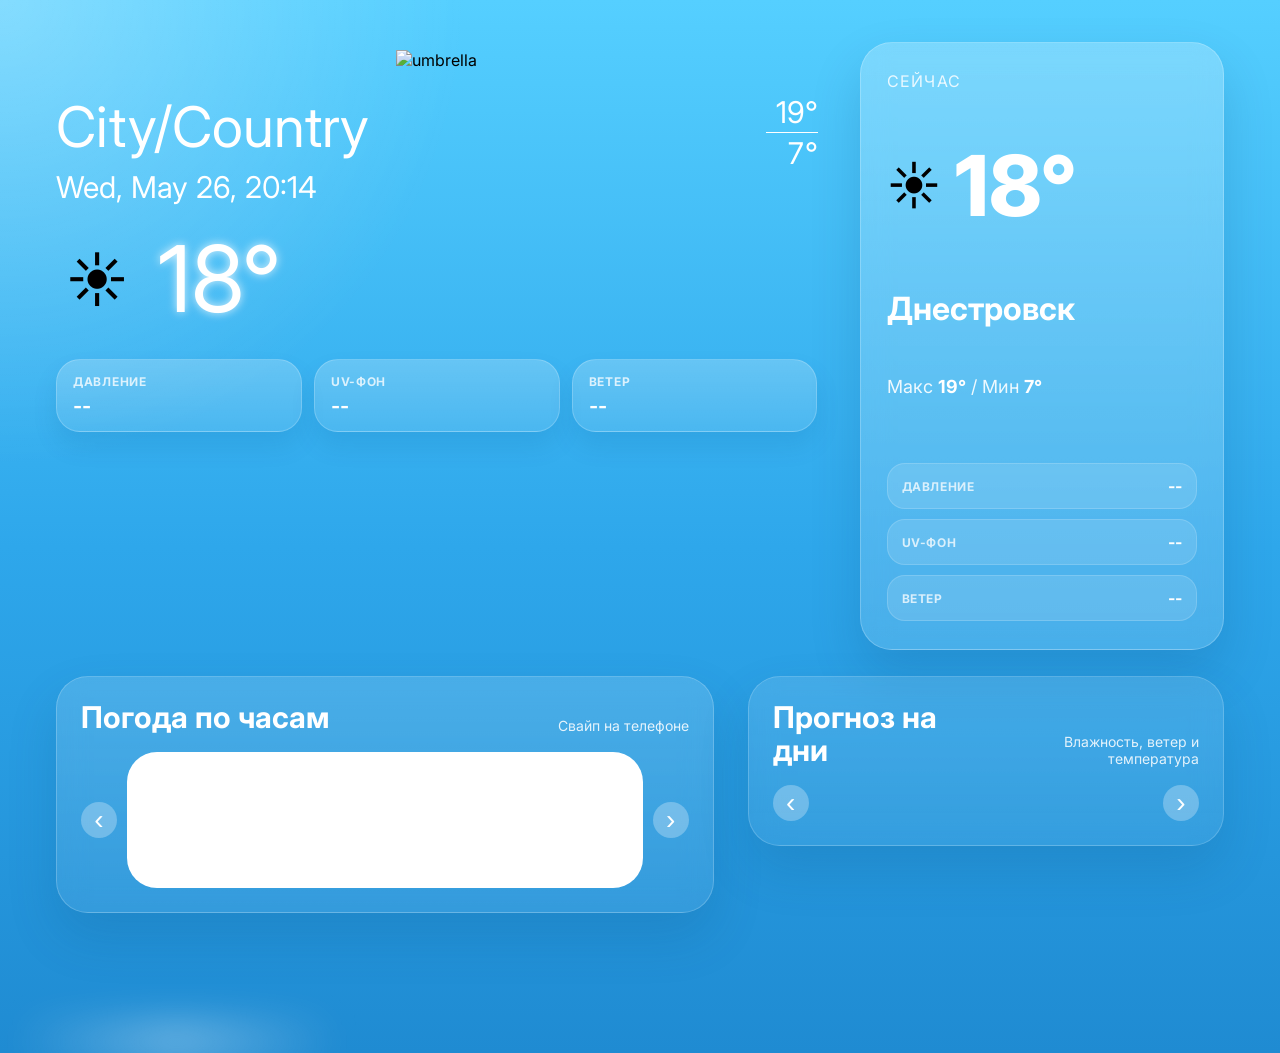
==== index.html @ 9d67d338 "Rename weathe.html to index.html for GitHub Pages" ====
<!doctype html>
<html lang="en">
  <head>
    <meta charset="UTF-8" />
    <meta name="viewport" content="width=device-width, initial-scale=1.0" />
    <meta name="theme-color" content="#55cfff" />
    <meta name="apple-mobile-web-app-capable" content="yes" />
    <meta
      name="apple-mobile-web-app-status-bar-style"
      content="black-translucent"
    />
    <title>Weather App</title>
    <link
      href="https://fonts.googleapis.com/css2?family=Inter:wght@400;600;700;800&family=Average+Sans&display=swap"
      rel="stylesheet"
    />
    <link rel="icon" href="img/sun.png" />
    <link rel="stylesheet" href="weather.css" />
  </head>
  <body class="loading">
    <div class="container">
      <div class="stars-layer" aria-hidden="true">
        <span class="star star-1"></span>
        <span class="star star-2"></span>
        <span class="star star-3"></span>
        <span class="star star-4"></span>
        <span class="star star-5"></span>
        <span class="star star-6"></span>
        <span class="star star-7"></span>
        <span class="star star-8"></span>
        <span class="star star-9"></span>
        <span class="star star-10"></span>
        <span class="star star-11"></span>
        <span class="star star-12"></span>
      </div>
      <img
        src="https://api.builder.io/api/v1/image/assets/TEMP/1dac4e17b55ceeb2f46289038a1851d18c801058?width=278"
        alt=""
        class="cloud-top-right"
      />

      <div class="hero-section">
        <div class="hero-main">
          <div class="umbrella-icon">
            <img
              src="https://api.builder.io/api/v1/image/assets/TEMP/381bde2c88c7200bf31f11d61d24df1bf2b9d3e9?width=140"
              alt="umbrella"
            />
          </div>

          <div class="header">
            <div class="header-left">
              <h1>City/Country</h1>
              <p>Wed, May 26, 20:14</p>
            </div>
            <div class="header-right">
              <span class="temp-high">19°</span>
              <div class="temp-divider"></div>
              <span class="temp-low">7°</span>
            </div>
          </div>

          <div class="current-temp">
            <span class="current-weather-icon" aria-label="Текущая погода"
              >☀️</span
            >
            <span class="current-temp-text">18°</span>
          </div>

          <div
            class="weather-highlights"
            aria-label="Текущие погодные показатели"
          >
            <div class="highlight-card">
              <span class="highlight-label">Давление</span>
              <span class="highlight-value" data-pressure>--</span>
            </div>
            <div class="highlight-card">
              <span class="highlight-label">UV-фон</span>
              <span class="highlight-value" data-uv>--</span>
            </div>
            <div class="highlight-card">
              <span class="highlight-label">Ветер</span>
              <span class="highlight-value" data-wind-direction>--</span>
            </div>
          </div>

          <div class="decorative-chars">
            <img
              src="https://api.builder.io/api/v1/image/assets/TEMP/3cbf9a66e56956ed9cedc80b4f6b6429ad9a75d1?width=250"
              alt=""
              class="char-left"
            />
            <img
              src="https://api.builder.io/api/v1/image/assets/TEMP/8c6c9b8a4ad647ceffd4774263f48bd9d1a81271?width=204"
              alt=""
              class="char-right"
            />
          </div>
        </div>

        <div class="summary-card">
          <div class="summary-label">Сейчас</div>
          <div class="summary-temp-wrap">
            <span class="summary-icon" aria-hidden="true">☀️</span>
            <span class="summary-temp">18°</span>
          </div>
          <div class="summary-city">Днестровск</div>
          <div class="summary-meta">
            Макс <span class="temp-high">19°</span> / Мин
            <span class="temp-low">7°</span>
          </div>
          <div class="summary-highlights">
            <div class="summary-highlight">
              <span class="summary-highlight-label">Давление</span>
              <span class="summary-highlight-value" data-pressure>--</span>
            </div>
            <div class="summary-highlight">
              <span class="summary-highlight-label">UV-фон</span>
              <span class="summary-highlight-value" data-uv>--</span>
            </div>
            <div class="summary-highlight">
              <span class="summary-highlight-label">Ветер</span>
              <span class="summary-highlight-value" data-wind-direction
                >--</span
              >
            </div>
          </div>
        </div>
      </div>

      <div class="content-grid">
        <div class="hourly-panel">
          <div class="section-heading">
            <h2>Погода по часам</h2>
            <p>Свайп на телефоне</p>
          </div>
          <div class="hourly-slider">
            <button
              class="hourly-nav hourly-nav-prev"
              type="button"
              aria-label="Показать предыдущее время"
            >
              &#8249;
            </button>
            <div class="hourly-card" id="hourly-card"></div>
            <button
              class="hourly-nav hourly-nav-next"
              type="button"
              aria-label="Показать следующее время"
            >
              &#8250;
            </button>
          </div>
        </div>

        <div class="daily-panel">
          <div class="section-heading">
            <h2>Прогноз на дни</h2>
            <p>Влажность, ветер и температура</p>
          </div>
          <div class="daily-slider">
            <button
              class="daily-nav daily-nav-prev"
              type="button"
              aria-label="Показать предыдущие дни"
            >
              &#8249;
            </button>
            <div class="daily-card" id="daily-card"></div>
            <button
              class="daily-nav daily-nav-next"
              type="button"
              aria-label="Показать следующие дни"
            >
              &#8250;
            </button>
          </div>
        </div>
      </div>

      <!-- Bottom cloud decoration -->
      <div class="cloud-bottom">
        <img
          src="https://api.builder.io/api/v1/image/assets/TEMP/5598a9a3f1bead77b7ba9cb625abafce87a958af?width=326"
          alt=""
        />
      </div>
    </div>

    <script src="weather.js"></script>
  </body>
</html>
---- weather.css ----
html {
  min-height: 100%;
  background-color: #2ea7eb;
  background:
    radial-gradient(
      circle at top left,
      rgba(255, 255, 255, 0.28),
      transparent 28%
    ),
    linear-gradient(180deg, #55cfff 0%, #2ea7eb 52%, #1f8bd2 100%);
  transition: background 0.45s ease;
}

* {
  margin: 0;
  padding: 0;
  box-sizing: border-box;
}

body {
  font-family:
    Inter,
    -apple-system,
    Roboto,
    Helvetica,
    sans-serif;
  min-height: 100%;
  background-color: #2ea7eb;
  background:
    radial-gradient(
      circle at top left,
      rgba(255, 255, 255, 0.28),
      transparent 28%
    ),
    linear-gradient(180deg, #55cfff 0%, #2ea7eb 52%, #1f8bd2 100%);
  min-height: 100vh;
  overflow-x: hidden;
  transition:
    background 0.45s ease,
    color 0.3s ease;
}

body::before,
body::after {
  content: "";
  position: fixed;
  left: 0;
  right: 0;
  pointer-events: none;
  opacity: 0;
  z-index: 3;
  transition:
    opacity 0.35s ease,
    background 0.35s ease;
}

body::before {
  top: 0;
  height: calc(env(safe-area-inset-top, 0px) + 18px);
}

body::after {
  bottom: 0;
  height: calc(env(safe-area-inset-bottom, 0px) + 20px);
}

.loading .container {
  opacity: 0;
  transition: opacity 0.5s ease;
}

.container {
  width: 100%;
  max-width: 420px;
  margin: 0 auto;
  padding: 20px 20px calc(20px + env(safe-area-inset-bottom, 0px));
  position: relative;
  min-height: 100vh;
  display: flex;
  flex-direction: column;
  overflow: hidden;
}

.hero-section,
.content-grid {
  display: flex;
  flex-direction: column;
}

.hero-main,
.hourly-panel,
.daily-panel,
.summary-card {
  position: relative;
  z-index: 1;
}

.stars-layer {
  position: absolute;
  inset: 0;
  pointer-events: none;
  opacity: 0;
  z-index: 0;
  transition: opacity 0.45s ease;
}

.star {
  position: absolute;
  width: 4px;
  height: 4px;
  border-radius: 999px;
  background: rgba(255, 255, 255, 0.92);
  box-shadow:
    0 0 6px rgba(255, 255, 255, 0.95),
    0 0 12px rgba(171, 201, 255, 0.65);
  transform-origin: center;
  animation: twinkle 2.8s ease-in-out infinite;
}

.star::before,
.star::after {
  content: "";
  position: absolute;
  left: 50%;
  top: 50%;
  background: rgba(255, 255, 255, 0.78);
  transform: translate(-50%, -50%);
  border-radius: 999px;
}

.star::before {
  width: 10px;
  height: 1px;
}

.star::after {
  width: 1px;
  height: 10px;
}

.star-1 {
  top: 8%;
  left: 12%;
  animation-delay: 0.2s;
  transform: scale(0.8);
}
.star-2 {
  top: 12%;
  left: 28%;
  animation-delay: 1.1s;
  transform: scale(1.1);
}
.star-3 {
  top: 10%;
  right: 14%;
  animation-delay: 0.7s;
  transform: scale(0.9);
}
.star-4 {
  top: 18%;
  left: 44%;
  animation-delay: 1.8s;
  transform: scale(1.2);
}
.star-5 {
  top: 26%;
  right: 24%;
  animation-delay: 0.4s;
  transform: scale(0.75);
}
.star-6 {
  top: 31%;
  left: 16%;
  animation-delay: 2.2s;
  transform: scale(1);
}
.star-7 {
  top: 38%;
  right: 9%;
  animation-delay: 1.4s;
  transform: scale(0.85);
}
.star-8 {
  top: 46%;
  left: 34%;
  animation-delay: 2.5s;
  transform: scale(1.15);
}
.star-9 {
  top: 55%;
  right: 31%;
  animation-delay: 0.9s;
  transform: scale(0.8);
}
.star-10 {
  top: 64%;
  left: 10%;
  animation-delay: 1.9s;
  transform: scale(0.7);
}
.star-11 {
  top: 72%;
  right: 16%;
  animation-delay: 0.5s;
  transform: scale(1.05);
}
.star-12 {
  top: 82%;
  left: 52%;
  animation-delay: 2.7s;
  transform: scale(0.9);
}

.hourly-panel,
.daily-panel {
  display: flex;
  flex-direction: column;
}

.daily-slider {
  position: relative;
  display: flex;
  align-items: center;
  gap: 10px;
  flex: 1;
}

.summary-card,
.hourly-panel,
.daily-panel {
  border-radius: 32px;
  backdrop-filter: blur(14px);
  -webkit-backdrop-filter: blur(14px);
  transition:
    background 0.35s ease,
    border-color 0.35s ease,
    box-shadow 0.35s ease;
}

.summary-card {
  display: none;
}

.cloud-top-right {
  position: absolute;
  top: -18px;
  right: -18%;
  width: 60%;
  max-width: 260px;
  opacity: 0.9;
  pointer-events: none;
  filter: blur(0.3px) drop-shadow(0 18px 26px rgba(255, 255, 255, 0.22));
  transform: scale(1.06);
  transform-origin: top right;
  z-index: 0;
  animation: cloud-drift-top 24s ease-in-out infinite alternate;
}

.cloud-top-right,
.cloud-bottom img,
.stars-layer,
.highlight-card,
.hourly-card,
.daily-row,
.daily-humidity,
.daily-wind,
.hourly-nav,
.daily-nav {
  transition:
    background 0.35s ease,
    border-color 0.35s ease,
    color 0.35s ease,
    box-shadow 0.35s ease,
    filter 0.35s ease,
    opacity 0.35s ease;
}

.umbrella-icon {
  text-align: center;
  margin-bottom: 15px;
}

.umbrella-icon img {
  width: 70px;
  height: 70px;
}

.header {
  display: flex;
  justify-content: space-between;
  align-items: flex-start;
  margin-top: 15px;
  margin-bottom: 20px;
}

.header-left h1 {
  color: white;
  font-size: 32px;
  font-weight: 400;
  line-height: 1.2;
  margin-bottom: 8px;
}

.header-left p {
  color: white;
  font-size: 23px;
  font-weight: 400;
  line-height: 1.2;
}

.header-right {
  display: flex;
  flex-direction: column;
  align-items: flex-end;
  gap: 2px;
}

.temp-high,
.temp-low {
  color: white;
  font-size: 23px;
  font-weight: 400;
  line-height: 1.2;
}

.temp-divider {
  width: 37px;
  height: 1px;
  background: white;
}
.current-temp {
  display: flex;
  align-items: center;
  gap: 15px;
  margin-bottom: 30px;
}

.weather-highlights {
  display: grid;
  grid-template-columns: repeat(3, minmax(0, 1fr));
  gap: 10px;
  margin-bottom: 24px;
}

.highlight-card {
  display: flex;
  flex-direction: column;
  gap: 6px;
  padding: 12px 14px;
  border-radius: 20px;
  background: linear-gradient(
    180deg,
    rgba(255, 255, 255, 0.22),
    rgba(255, 255, 255, 0.1)
  );
  border: 1px solid rgba(255, 255, 255, 0.2);
  box-shadow: 0 14px 24px rgba(10, 84, 138, 0.12);
}

.highlight-label {
  color: rgba(255, 255, 255, 0.78);
  font-size: 11px;
  font-weight: 700;
  letter-spacing: 0.06em;
  text-transform: uppercase;
}

.highlight-value {
  color: white;
  font-size: 18px;
  font-weight: 700;
  line-height: 1.1;
}

.current-weather-icon {
  width: 64px;
  height: 64px;
  display: inline-flex;
  align-items: center;
  justify-content: center;
  font-size: 48px;
  line-height: 1;
}

.current-temp-text {
  color: white;
  font-size: 58px;
  font-weight: 400;
  line-height: 1;
  text-shadow: 0 0 10px rgba(255, 255, 255, 0.8);
}

.decorative-chars {
  position: relative;
  height: 120px;
  margin-bottom: 10px;
}

.decorative-chars img {
  position: absolute;
  bottom: 0;
  pointer-events: none;
  user-select: none;
}

.char-left {
  left: -20px;
  width: 33%;
  max-width: 125px;
}

.char-right {
  right: -20px;
  width: 27%;
  max-width: 102px;
}

.hourly-slider {
  position: relative;
  display: flex;
  align-items: center;
  gap: 10px;
  flex: 1;
}

.hourly-nav {
  width: 36px;
  height: 36px;
  border: none;
  border-radius: 50%;
  background: rgba(255, 255, 255, 0.28);
  color: white;
  font-size: 28px;
  line-height: 1;
  cursor: pointer;
  display: inline-flex;
  align-items: center;
  justify-content: center;
  flex-shrink: 0;
  transition: background 0.2s ease;
}

.hourly-nav:hover {
  background: rgba(255, 255, 255, 0.42);
}

.daily-nav {
  width: 36px;
  height: 36px;
  border: none;
  border-radius: 50%;
  background: rgba(255, 255, 255, 0.28);
  color: white;
  font-size: 28px;
  line-height: 1;
  cursor: pointer;
  display: inline-flex;
  align-items: center;
  justify-content: center;
  flex-shrink: 0;
  transition: background 0.2s ease;
}

.daily-nav:hover {
  background: rgba(255, 255, 255, 0.42);
}

.hourly-card {
  background: white;
  border-radius: 30px;
  overflow-x: auto;
  overflow-y: hidden;
  padding: 10px 4px;
  display: flex;
  align-items: stretch;
  gap: 0;
  flex: 1;
  scroll-snap-type: x mandatory;
  scroll-behavior: smooth;
  -webkit-overflow-scrolling: touch;
  scrollbar-width: none;
  min-height: 112px;
}

.hourly-card::-webkit-scrollbar {
  display: none;
}

.hourly-item {
  min-width: 72px;
  display: flex;
  flex-direction: column;
  align-items: center;
  justify-content: center;
  gap: 4px;
  padding: 4px 4px;
  border-right: 1px solid rgba(0, 0, 0, 0.08);
  flex-shrink: 0;
  scroll-snap-align: start;
}

.hourly-item:last-child {
  border-right: none;
}

.hourly-time {
  color: black;
  font-size: 11px;
  line-height: 1.1;
  font-weight: 500;
  text-align: center;
  white-space: nowrap;
  width: 100%;
}

.hourly-icon {
  width: 30px;
  height: 30px;
  display: inline-flex;
  align-items: center;
  justify-content: center;
  font-size: 22px;
  line-height: 0.95;
}

.hourly-temp {
  color: black;
  font-size: 17px;
  line-height: 1;
  font-weight: 600;
  text-align: center;
  width: 100%;
}
.section-heading {
  display: flex;
  align-items: flex-end;
  justify-content: space-between;
  gap: 12px;
  margin-bottom: 14px;
}

.section-heading h2 {
  color: white;
  font-size: 24px;
  font-weight: 700;
  line-height: 1.1;
}

.section-heading p {
  color: rgba(255, 255, 255, 0.86);
  font-size: 12px;
  text-align: right;
}

.hourly-panel,
.daily-panel {
  margin-bottom: 20px;
}

.daily-card {
  background: transparent;
  border-radius: 0;
  overflow-x: auto;
  overflow-y: hidden;
  padding: 0;
  height: 100%;
  display: flex;
  gap: 0;
  scroll-snap-type: x mandatory;
  scroll-behavior: smooth;
  -webkit-overflow-scrolling: touch;
  scrollbar-width: none;
  flex: 1;
}

.daily-card::-webkit-scrollbar {
  display: none;
}

.daily-row {
  min-width: 100%;
  max-width: 100%;
  display: flex;
  flex-direction: column;
  align-items: flex-start;
  justify-content: space-between;
  gap: 10px;
  padding: 12px 16px;
  border-radius: 24px;
  background:
    radial-gradient(
      circle at top right,
      rgba(85, 207, 255, 0.18),
      transparent 34%
    ),
    linear-gradient(180deg, #ffffff 0%, #eef8ff 100%);
  border: 1px solid rgba(48, 137, 210, 0.14);
  flex-shrink: 0;
  scroll-snap-align: start;
}

.daily-main {
  width: 100%;
  display: flex;
  align-items: center;
  justify-content: space-between;
  gap: 12px;
}

.daily-summary {
  display: flex;
  flex-direction: column;
  gap: 4px;
}

.daily-day {
  color: black;
  font-size: 20px;
  font-weight: 700;
  font-family:
    "Average Sans",
    -apple-system,
    Roboto,
    Helvetica,
    sans-serif;
  width: auto;
  flex-shrink: 0;
  white-space: nowrap;
}

.daily-humidity {
  display: flex;
  align-items: center;
  gap: 6px;
  width: auto;
  flex-shrink: 0;
}

.daily-humidity img {
  width: 15px;
  height: 15px;
}

.daily-humidity-text {
  color: black;
  font-size: 10px;
}

.daily-wind {
  display: flex;
  align-items: center;
  gap: 6px;
  flex: 0 0 auto;
}

.daily-wind img {
  width: 15px;
  height: 15px;
}

.daily-wind-text {
  color: black;
  font-size: 10px;
}

.daily-weather {
  width: 46px;
  height: 46px;
  margin: 0;
  flex-shrink: 0;
  display: inline-flex;
  align-items: center;
  justify-content: center;
  font-size: 34px;
  line-height: 1;
}

.daily-temp {
  color: #111827;
  font-size: 24px;
  text-align: left;
  width: auto;
  flex-shrink: 0;
  font-weight: 700;
}

.daily-details {
  display: flex;
  flex-wrap: wrap;
  gap: 10px;
  width: 100%;
}

.daily-humidity,
.daily-wind {
  min-width: 112px;
  padding: 8px 10px;
  border-radius: 14px;
  background: rgba(48, 137, 210, 0.08);
}

.daily-meta-label {
  color: rgba(17, 24, 39, 0.52);
  font-size: 10px;
  font-weight: 700;
  letter-spacing: 0.04em;
  text-transform: uppercase;
}

.cloud-bottom {
  position: absolute;
  bottom: -26px;
  left: -14%;
  width: 72%;
  pointer-events: none;
  z-index: 0;
}

.cloud-bottom::after {
  content: "";
  position: absolute;
  inset: auto 6% 18px 10%;
  height: 54px;
  background: radial-gradient(
    circle,
    rgba(255, 255, 255, 0.28) 0%,
    rgba(255, 255, 255, 0) 72%
  );
  filter: blur(16px);
}

.cloud-bottom img {
  display: block;
  width: 100%;
  min-width: 210px;
  opacity: 0.94;
  filter: blur(0.35px) drop-shadow(0 16px 24px rgba(255, 255, 255, 0.16));
  animation: cloud-drift-bottom 28s ease-in-out infinite alternate;
}

html.night-theme,
body.night-theme {
  background-color: #0f1c3d;
  background:
    radial-gradient(
      circle at top left,
      rgba(165, 190, 255, 0.18),
      transparent 28%
    ),
    radial-gradient(
      circle at 78% 12%,
      rgba(255, 255, 255, 0.08),
      transparent 18%
    ),
    linear-gradient(180deg, #0f1c3d 0%, #152956 40%, #0b1430 100%);
}

body.night-theme .stars-layer {
  opacity: 1;
}

body.night-theme .cloud-top-right {
  opacity: 0.7;
  filter: blur(0.4px) brightness(0.82) saturate(0.86)
    drop-shadow(0 18px 30px rgba(113, 145, 255, 0.18));
}

body.night-theme .cloud-bottom::after {
  background: radial-gradient(
    circle,
    rgba(136, 162, 255, 0.16) 0%,
    rgba(136, 162, 255, 0) 72%
  );
}

body.night-theme .cloud-bottom img {
  opacity: 0.72;
  filter: blur(0.4px) brightness(0.76) saturate(0.82)
    drop-shadow(0 16px 24px rgba(114, 141, 236, 0.14));
}

body.night-theme .highlight-card {
  background: linear-gradient(
    180deg,
    rgba(22, 41, 85, 0.72),
    rgba(11, 22, 49, 0.56)
  );
  border-color: rgba(165, 191, 255, 0.16);
  box-shadow: 0 16px 26px rgba(3, 8, 24, 0.22);
}

body.night-theme .highlight-label,
body.night-theme .section-heading p,
body.night-theme .summary-label,
body.night-theme .summary-highlight-label {
  color: rgba(216, 227, 255, 0.72);
}

body.night-theme .hourly-nav,
body.night-theme .daily-nav {
  background: rgba(142, 171, 255, 0.18);
}

body.night-theme .hourly-nav:hover,
body.night-theme .daily-nav:hover {
  background: rgba(163, 189, 255, 0.28);
}

body.night-theme .hourly-card {
  background: linear-gradient(
    180deg,
    rgba(13, 24, 54, 0.98),
    rgba(18, 34, 73, 0.94)
  );
  box-shadow: inset 0 0 0 1px rgba(158, 186, 255, 0.12);
}

body.night-theme .hourly-time,
body.night-theme .hourly-temp,
body.night-theme .daily-day,
body.night-theme .daily-temp,
body.night-theme .daily-humidity-text,
body.night-theme .daily-wind-text {
  color: #eef4ff;
}

body.night-theme .daily-row {
  background:
    radial-gradient(
      circle at top right,
      rgba(117, 151, 255, 0.12),
      transparent 34%
    ),
    linear-gradient(180deg, #162750 0%, #0f1b3e 100%);
  border-color: rgba(157, 184, 255, 0.14);
}

body.night-theme .daily-humidity,
body.night-theme .daily-wind,
body.night-theme .summary-highlight {
  background: rgba(134, 163, 255, 0.1);
  border-color: rgba(156, 184, 255, 0.12);
}

body.night-theme .daily-meta-label {
  color: rgba(210, 223, 255, 0.6);
}

body.night-theme .hourly-panel,
body.night-theme .daily-panel,
body.night-theme .summary-card {
  background: linear-gradient(
    180deg,
    rgba(22, 39, 82, 0.42),
    rgba(8, 18, 44, 0.28)
  );
  border-color: rgba(152, 180, 255, 0.18);
  box-shadow: 0 24px 50px rgba(4, 10, 28, 0.28);
}

body.night-theme .header-left h1,
body.night-theme .header-left p,
body.night-theme .temp-high,
body.night-theme .temp-low,
body.night-theme .current-temp-text,
body.night-theme .highlight-value,
body.night-theme .section-heading h2,
body.night-theme .summary-temp,
body.night-theme .summary-city,
body.night-theme .summary-meta,
body.night-theme .summary-highlight-value,
body.night-theme .hourly-nav,
body.night-theme .daily-nav {
  color: #f4f7ff;
}

body.night-theme .temp-divider {
  background: rgba(244, 247, 255, 0.82);
}

body.night-theme .current-temp-text {
  text-shadow: 0 0 10px rgba(255, 255, 255, 0.5);
}

@keyframes twinkle {
  0%,
  100% {
    opacity: 0.28;
    transform: scale(0.72);
    filter: brightness(0.9);
  }

  45% {
    opacity: 1;
    transform: scale(1.12);
    filter: brightness(1.3);
  }

  65% {
    opacity: 0.72;
    transform: scale(0.92);
    filter: brightness(1.05);
  }
}

@keyframes cloud-drift-top {
  0% {
    transform: translate3d(0, 0, 0) scale(1.06);
  }

  50% {
    transform: translate3d(-12px, 5px, 0) scale(1.09);
  }

  100% {
    transform: translate3d(16px, -4px, 0) scale(1.05);
  }
}

@keyframes cloud-drift-bottom {
  0% {
    transform: translate3d(0, 0, 0) scale(1);
  }

  50% {
    transform: translate3d(14px, -3px, 0) scale(1.03);
  }

  100% {
    transform: translate3d(-10px, 4px, 0) scale(0.99);
  }
}

@media (prefers-reduced-motion: reduce) {
  .star,
  .cloud-top-right,
  .cloud-bottom img {
    animation: none;
  }
}

@media (max-width: 480px) {
  html,
  body {
    overscroll-behavior-y: none;
  }

  body.night-theme::before {
    opacity: 1;
    background: linear-gradient(
      180deg,
      rgba(8, 15, 38, 0.98) 0%,
      rgba(13, 28, 67, 0.88) 70%,
      rgba(13, 28, 67, 0) 100%
    );
    box-shadow: 0 8px 28px rgba(7, 13, 31, 0.22);
  }

  body.night-theme::after {
    opacity: 1;
    background: linear-gradient(
      0deg,
      rgba(7, 13, 31, 0.98) 0%,
      rgba(11, 24, 57, 0.9) 70%,
      rgba(11, 24, 57, 0) 100%
    );
    box-shadow: 0 -8px 28px rgba(7, 13, 31, 0.2);
  }

  .container {
    padding: 14px 14px calc(14px + env(safe-area-inset-bottom, 0px));
  }

  .section-heading {
    align-items: flex-start;
    flex-direction: column;
    margin-bottom: 10px;
  }

  .section-heading h2 {
    font-size: 20px;
  }

  .section-heading p {
    text-align: left;
  }

  .header-left h1 {
    font-size: 26px;
  }

  .header-left p,
  .temp-high,
  .temp-low {
    font-size: 18px;
  }

  .current-temp-text {
    font-size: 44px;
  }

  .weather-highlights {
    grid-template-columns: 1fr;
    gap: 8px;
    margin-bottom: 18px;
  }

  .highlight-card {
    padding: 10px 12px;
  }

  .highlight-value {
    font-size: 16px;
  }

  .hourly-slider {
    gap: 0;
  }

  .hourly-nav {
    display: none;
  }

  .daily-nav {
    display: none;
  }

  .hourly-card {
    padding: 8px 4px;
  }

  .hourly-item {
    min-width: 68px;
    gap: 3px;
    padding: 2px 6px;
  }

  .hourly-temp {
    font-size: 16px;
  }

  .daily-day {
    width: auto;
    font-size: 18px;
  }

  .daily-humidity {
    gap: 4px;
  }

  .daily-humidity-text,
  .daily-wind-text,
  .daily-temp {
    font-size: 12px;
  }

  .daily-weather {
    margin: 0;
    width: 38px;
    height: 38px;
    font-size: 28px;
  }

  .daily-row {
    min-width: 100%;
    gap: 8px;
    padding: 10px 12px;
  }

  .daily-temp {
    font-size: 21px;
  }

  .daily-humidity,
  .daily-wind {
    min-width: 0;
    width: 100%;
  }
}

@media (min-width: 768px) {
  .container {
    max-width: 1180px;
    padding: 34px 36px calc(120px + env(safe-area-inset-bottom, 0px));
  }

  .hero-section {
    display: grid;
    grid-template-columns: minmax(0, 1.7fr) minmax(280px, 0.85fr);
    gap: 28px;
    align-items: stretch;
    margin-bottom: 26px;
  }

  .hero-main {
    padding: 8px 8px 0 0;
  }

  .summary-card {
    display: flex;
    flex-direction: column;
    justify-content: space-between;
    min-height: 100%;
    padding: 28px 26px;
    background: linear-gradient(
      180deg,
      rgba(255, 255, 255, 0.24),
      rgba(255, 255, 255, 0.14)
    );
    border: 1px solid rgba(255, 255, 255, 0.22);
    box-shadow: 0 24px 50px rgba(9, 68, 114, 0.18);
  }

  .summary-label {
    color: rgba(255, 255, 255, 0.84);
    font-size: 16px;
    text-transform: uppercase;
    letter-spacing: 0.08em;
  }

  .summary-temp-wrap {
    display: flex;
    align-items: center;
    gap: 14px;
    margin: 10px 0 18px;
  }

  .summary-icon {
    font-size: 52px;
    line-height: 1;
  }

  .summary-temp {
    color: white;
    font-size: 72px;
    font-weight: 800;
    line-height: 0.95;
  }

  .summary-city {
    color: white;
    font-size: 28px;
    font-weight: 700;
  }

  .summary-meta {
    color: rgba(255, 255, 255, 0.9);
    font-size: 18px;
    line-height: 1.5;
  }

  .summary-highlights {
    display: grid;
    grid-template-columns: 1fr;
    gap: 10px;
    margin-top: 18px;
  }

  .summary-highlight {
    display: flex;
    align-items: center;
    justify-content: space-between;
    gap: 12px;
    padding: 12px 14px;
    border-radius: 18px;
    background: rgba(255, 255, 255, 0.12);
    border: 1px solid rgba(255, 255, 255, 0.16);
  }

  .summary-highlight-label {
    color: rgba(255, 255, 255, 0.76);
    font-size: 12px;
    font-weight: 700;
    letter-spacing: 0.05em;
    text-transform: uppercase;
  }

  .summary-highlight-value {
    color: white;
    font-size: 16px;
    font-weight: 700;
    text-align: right;
  }

  .summary-meta .temp-high,
  .summary-meta .temp-low {
    font-size: inherit;
    font-weight: 700;
  }

  .umbrella-icon {
    margin-bottom: 24px;
  }

  .umbrella-icon img {
    width: 88px;
    height: 88px;
  }

  .header {
    margin-top: 10px;
    margin-bottom: 28px;
  }

  .header-left h1 {
    font-size: 48px;
  }

  .header-left p,
  .temp-high,
  .temp-low {
    font-size: 26px;
  }

  .temp-divider {
    width: 52px;
  }

  .current-temp {
    gap: 20px;
    margin-bottom: 34px;
  }

  .weather-highlights {
    gap: 12px;
    margin-bottom: 28px;
  }

  .highlight-card {
    padding: 14px 16px;
    border-radius: 24px;
  }

  .highlight-label {
    font-size: 12px;
  }

  .highlight-value {
    font-size: 20px;
  }

  .current-weather-icon {
    width: 82px;
    height: 82px;
    font-size: 60px;
  }

  .current-temp-text {
    font-size: 76px;
  }

  .decorative-chars {
    height: 170px;
    margin-bottom: 20px;
  }

  .char-left {
    left: -8px;
    max-width: 190px;
  }

  .char-right {
    right: -8px;
    max-width: 152px;
  }

  .content-grid {
    display: grid;
    grid-template-columns: minmax(0, 1.08fr) minmax(0, 0.92fr);
    gap: 28px;
    align-items: start;
  }

  .hourly-panel,
  .daily-panel {
    margin-bottom: 0;
  }

  .hourly-panel {
    padding: 24px;
    background: linear-gradient(
      180deg,
      rgba(255, 255, 255, 0.15),
      rgba(255, 255, 255, 0.08)
    );
    border: 1px solid rgba(255, 255, 255, 0.2);
    box-shadow: 0 24px 50px rgba(11, 72, 118, 0.16);
  }

  .daily-panel {
    padding: 24px;
    background: linear-gradient(
      180deg,
      rgba(255, 255, 255, 0.12),
      rgba(255, 255, 255, 0.07)
    );
    border: 1px solid rgba(255, 255, 255, 0.18);
    box-shadow: 0 24px 50px rgba(11, 72, 118, 0.16);
  }

  .section-heading {
    margin-bottom: 18px;
  }

  .section-heading h2 {
    font-size: 30px;
  }

  .section-heading p {
    font-size: 14px;
  }

  .hourly-card {
    padding: 14px 8px;
    min-height: 124px;
  }

  .hourly-item {
    min-width: 78px;
    gap: 5px;
    padding: 6px 8px;
  }

  .hourly-time {
    font-size: 12px;
  }

  .hourly-icon {
    width: 34px;
    height: 34px;
    font-size: 24px;
  }

  .hourly-temp {
    font-size: 19px;
  }

  .daily-card {
    padding: 0;
    border-radius: 0;
  }

  .daily-row {
    min-width: 100%;
    min-height: 220px;
    padding: 14px 20px;
  }

  .daily-day {
    width: auto;
    font-size: 24px;
  }

  .daily-humidity {
    gap: 8px;
  }

  .daily-humidity img,
  .daily-wind img {
    width: 20px;
    height: 20px;
  }

  .daily-humidity-text,
  .daily-wind-text,
  .daily-temp {
    font-size: 15px;
  }

  .daily-weather {
    width: 52px;
    height: 52px;
    margin: 0;
    font-size: 38px;
  }

  .daily-temp {
    width: auto;
    font-size: 30px;
  }

  .cloud-top-right {
    top: -26px;
    right: -10%;
    max-width: 340px;
  }

  .cloud-bottom {
    bottom: -34px;
    left: -8%;
    width: 42%;
  }

  .cloud-bottom img {
    min-width: 280px;
  }
}

@media (min-width: 1200px) {
  .container {
    max-width: 1320px;
    padding: 42px 56px calc(140px + env(safe-area-inset-bottom, 0px));
  }

  .hero-section {
    grid-template-columns: minmax(0, 1.9fr) minmax(320px, 0.9fr);
    gap: 34px;
  }

  .header-left h1 {
    font-size: 56px;
  }

  .header-left p,
  .temp-high,
  .temp-low {
    font-size: 30px;
  }

  .current-temp-text {
    font-size: 92px;
  }

  .summary-temp {
    font-size: 84px;
  }

  .summary-city {
    font-size: 32px;
  }

  .content-grid {
    grid-template-columns: minmax(0, 1.16fr) minmax(0, 0.84fr);
    gap: 34px;
  }

  .hourly-item {
    min-width: 86px;
  }

  .hourly-card {
    min-height: 136px;
  }

  .daily-row {
    min-width: 100%;
    min-height: 232px;
  }

  .daily-day {
    width: 140px;
  }

  .daily-temp {
    width: 104px;
  }
}
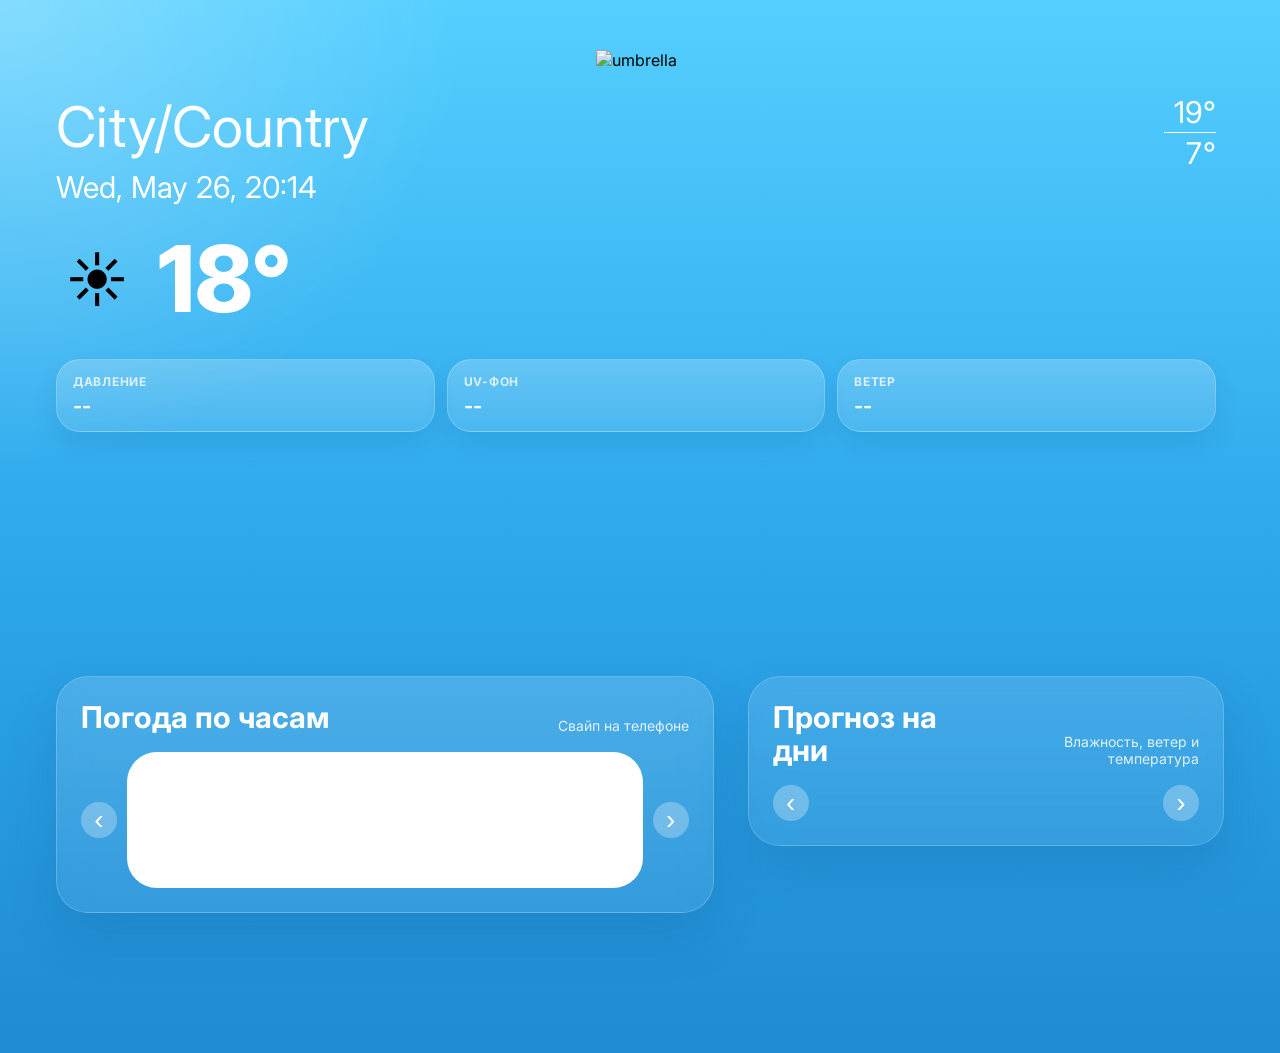
==== commit 71447648: "api file" ====
--- a/index.html
+++ b/index.html
@@ -98,35 +98,6 @@
             />
           </div>
         </div>
-
-        <div class="summary-card">
-          <div class="summary-label">Сейчас</div>
-          <div class="summary-temp-wrap">
-            <span class="summary-icon" aria-hidden="true">☀️</span>
-            <span class="summary-temp">18°</span>
-          </div>
-          <div class="summary-city">Днестровск</div>
-          <div class="summary-meta">
-            Макс <span class="temp-high">19°</span> / Мин
-            <span class="temp-low">7°</span>
-          </div>
-          <div class="summary-highlights">
-            <div class="summary-highlight">
-              <span class="summary-highlight-label">Давление</span>
-              <span class="summary-highlight-value" data-pressure>--</span>
-            </div>
-            <div class="summary-highlight">
-              <span class="summary-highlight-label">UV-фон</span>
-              <span class="summary-highlight-value" data-uv>--</span>
-            </div>
-            <div class="summary-highlight">
-              <span class="summary-highlight-label">Ветер</span>
-              <span class="summary-highlight-value" data-wind-direction
-                >--</span
-              >
-            </div>
-          </div>
-        </div>
       </div>
 
       <div class="content-grid">
--- a/weather.css
+++ b/weather.css
@@ -225,7 +225,6 @@
   flex: 1;
 }
 
-.summary-card,
 .hourly-panel,
 .daily-panel {
   border-radius: 32px;
@@ -235,10 +234,6 @@
     background 0.35s ease,
     border-color 0.35s ease,
     box-shadow 0.35s ease;
-}
-
-.summary-card {
-  display: none;
 }
 
 .cloud-top-right {
@@ -384,10 +379,16 @@
 
 .current-temp-text {
   color: white;
-  font-size: 58px;
-  font-weight: 400;
+  font-size: 72px;
+  font-weight: 800;
   line-height: 1;
-  text-shadow: 0 0 10px rgba(255, 255, 255, 0.8);
+}
+
+@media (max-width: 767px) {
+  .current-temp-text {
+    font-size: 72px;
+    font-weight: 800;
+  }
 }
 
 .decorative-chars {
@@ -628,6 +629,13 @@
   white-space: nowrap;
 }
 
+.daily-date {
+  color: rgba(17, 24, 39, 0.6);
+  font-size: 14px;
+  line-height: 1.3;
+  font-weight: 500;
+}
+
 .daily-humidity {
   display: flex;
   align-items: center;
@@ -736,6 +744,13 @@
   opacity: 0.94;
   filter: blur(0.35px) drop-shadow(0 16px 24px rgba(255, 255, 255, 0.16));
   animation: cloud-drift-bottom 28s ease-in-out infinite alternate;
+}
+
+@media (min-width: 1024px) {
+  .cloud-top-right,
+  .cloud-bottom {
+    display: none;
+  }
 }
 
 html.night-theme,
@@ -773,10 +788,8 @@
   );
 }
 
-body.night-theme .cloud-bottom img {
-  opacity: 0.72;
-  filter: blur(0.4px) brightness(0.76) saturate(0.82)
-    drop-shadow(0 16px 24px rgba(114, 141, 236, 0.14));
+body.night-theme .cloud-bottom {
+  display: none;
 }
 
 body.night-theme .highlight-card {
@@ -790,9 +803,7 @@
 }
 
 body.night-theme .highlight-label,
-body.night-theme .section-heading p,
-body.night-theme .summary-label,
-body.night-theme .summary-highlight-label {
+body.night-theme .section-heading p {
   color: rgba(216, 227, 255, 0.72);
 }
 
@@ -836,8 +847,7 @@
 }
 
 body.night-theme .daily-humidity,
-body.night-theme .daily-wind,
-body.night-theme .summary-highlight {
+body.night-theme .daily-wind {
   background: rgba(134, 163, 255, 0.1);
   border-color: rgba(156, 184, 255, 0.12);
 }
@@ -847,8 +857,7 @@
 }
 
 body.night-theme .hourly-panel,
-body.night-theme .daily-panel,
-body.night-theme .summary-card {
+body.night-theme .daily-panel {
   background: linear-gradient(
     180deg,
     rgba(22, 39, 82, 0.42),
@@ -865,10 +874,6 @@
 body.night-theme .current-temp-text,
 body.night-theme .highlight-value,
 body.night-theme .section-heading h2,
-body.night-theme .summary-temp,
-body.night-theme .summary-city,
-body.night-theme .summary-meta,
-body.night-theme .summary-highlight-value,
 body.night-theme .hourly-nav,
 body.night-theme .daily-nav {
   color: #f4f7ff;
@@ -876,10 +881,6 @@
 
 body.night-theme .temp-divider {
   background: rgba(244, 247, 255, 0.82);
-}
-
-body.night-theme .current-temp-text {
-  text-shadow: 0 0 10px rgba(255, 255, 255, 0.5);
 }
 
 @keyframes twinkle {
@@ -1085,107 +1086,11 @@
   }
 
   .hero-section {
-    display: grid;
-    grid-template-columns: minmax(0, 1.7fr) minmax(280px, 0.85fr);
-    gap: 28px;
-    align-items: stretch;
     margin-bottom: 26px;
   }
 
   .hero-main {
     padding: 8px 8px 0 0;
-  }
-
-  .summary-card {
-    display: flex;
-    flex-direction: column;
-    justify-content: space-between;
-    min-height: 100%;
-    padding: 28px 26px;
-    background: linear-gradient(
-      180deg,
-      rgba(255, 255, 255, 0.24),
-      rgba(255, 255, 255, 0.14)
-    );
-    border: 1px solid rgba(255, 255, 255, 0.22);
-    box-shadow: 0 24px 50px rgba(9, 68, 114, 0.18);
-  }
-
-  .summary-label {
-    color: rgba(255, 255, 255, 0.84);
-    font-size: 16px;
-    text-transform: uppercase;
-    letter-spacing: 0.08em;
-  }
-
-  .summary-temp-wrap {
-    display: flex;
-    align-items: center;
-    gap: 14px;
-    margin: 10px 0 18px;
-  }
-
-  .summary-icon {
-    font-size: 52px;
-    line-height: 1;
-  }
-
-  .summary-temp {
-    color: white;
-    font-size: 72px;
-    font-weight: 800;
-    line-height: 0.95;
-  }
-
-  .summary-city {
-    color: white;
-    font-size: 28px;
-    font-weight: 700;
-  }
-
-  .summary-meta {
-    color: rgba(255, 255, 255, 0.9);
-    font-size: 18px;
-    line-height: 1.5;
-  }
-
-  .summary-highlights {
-    display: grid;
-    grid-template-columns: 1fr;
-    gap: 10px;
-    margin-top: 18px;
-  }
-
-  .summary-highlight {
-    display: flex;
-    align-items: center;
-    justify-content: space-between;
-    gap: 12px;
-    padding: 12px 14px;
-    border-radius: 18px;
-    background: rgba(255, 255, 255, 0.12);
-    border: 1px solid rgba(255, 255, 255, 0.16);
-  }
-
-  .summary-highlight-label {
-    color: rgba(255, 255, 255, 0.76);
-    font-size: 12px;
-    font-weight: 700;
-    letter-spacing: 0.05em;
-    text-transform: uppercase;
-  }
-
-  .summary-highlight-value {
-    color: white;
-    font-size: 16px;
-    font-weight: 700;
-    text-align: right;
-  }
-
-  .summary-meta .temp-high,
-  .summary-meta .temp-low {
-    font-size: inherit;
-    font-weight: 700;
   }
 
   .umbrella-icon {
@@ -1421,14 +1326,6 @@
     font-size: 92px;
   }
 
-  .summary-temp {
-    font-size: 84px;
-  }
-
-  .summary-city {
-    font-size: 32px;
-  }
-
   .content-grid {
     grid-template-columns: minmax(0, 1.16fr) minmax(0, 0.84fr);
     gap: 34px;
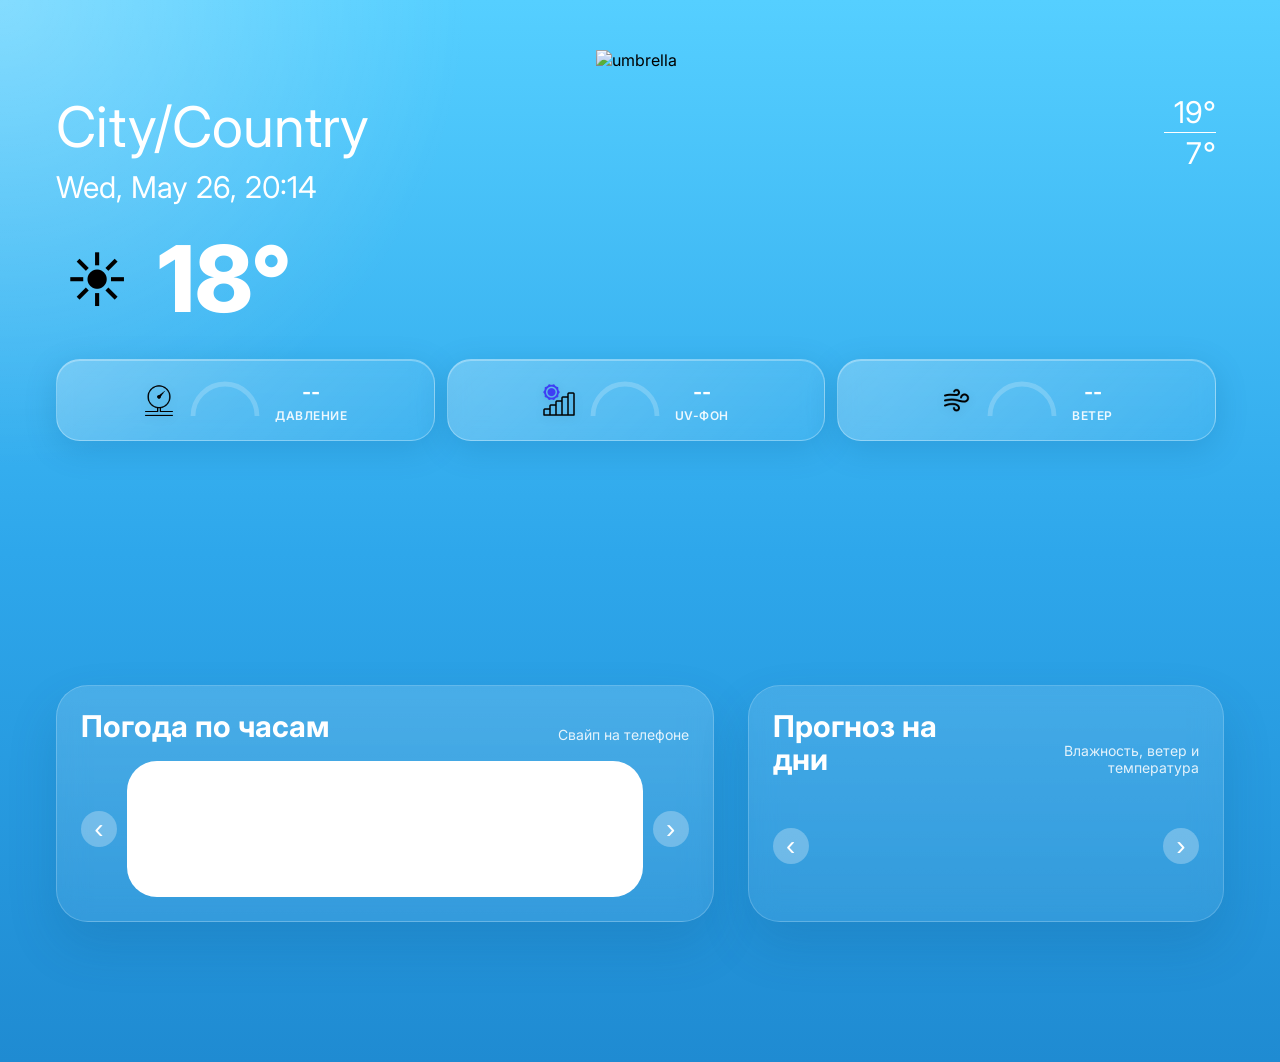
==== commit 4cd26e30: "push" ====
--- a/index.html
+++ b/index.html
@@ -15,6 +15,7 @@
       rel="stylesheet"
     />
     <link rel="icon" href="img/sun.png" />
+    <link rel="manifest" href="manifest.json" />
     <link rel="stylesheet" href="weather.css" />
   </head>
   <body class="loading">
@@ -72,16 +73,64 @@
             aria-label="Текущие погодные показатели"
           >
             <div class="highlight-card">
-              <span class="highlight-label">Давление</span>
-              <span class="highlight-value" data-pressure>--</span>
+              <img src="img/dav.png" alt="Давление" class="highlight-icon">
+              <div class="highlight-scale">
+                <svg class="scale-semi" viewBox="0 0 100 50">
+                  <defs>
+                    <linearGradient id="gradient1" x1="0%" y1="0%" x2="100%" y2="0%">
+                      <stop offset="0%" style="stop-color:#4CAF50"/>
+                      <stop offset="50%" style="stop-color:#FFC107"/>
+                      <stop offset="100%" style="stop-color:#FF5722"/>
+                    </linearGradient>
+                  </defs>
+                  <path d="M10 50 A40 40 0 0 1 90 50" fill="none" stroke="rgba(255,255,255,0.2)" stroke-width="6" stroke-linecap="round"/>
+                  <path class="scale-fill" data-pressure-fill d="M10 50 A40 40 0 0 1 90 50" fill="none" stroke="url(#gradient1)" stroke-width="6" stroke-linecap="round" stroke-dasharray="125.6" stroke-dashoffset="125.6"/>
+                </svg>
+              </div>
+              <div class="highlight-meta">
+                <span class="highlight-value" data-pressure>--</span>
+                <span class="highlight-label">Давление</span>
+              </div>
             </div>
             <div class="highlight-card">
-              <span class="highlight-label">UV-фон</span>
-              <span class="highlight-value" data-uv>--</span>
+              <img src="img/uv.png" alt="UV-фон" class="highlight-icon">
+              <div class="highlight-scale">
+                <svg class="scale-semi" viewBox="0 0 100 50">
+                  <defs>
+                    <linearGradient id="gradient2" x1="0%" y1="0%" x2="100%" y2="0%">
+                      <stop offset="0%" style="stop-color:#4CAF50"/>
+                      <stop offset="50%" style="stop-color:#FFC107"/>
+                      <stop offset="100%" style="stop-color:#FF5722"/>
+                    </linearGradient>
+                  </defs>
+                  <path d="M10 50 A40 40 0 0 1 90 50" fill="none" stroke="rgba(255,255,255,0.2)" stroke-width="6" stroke-linecap="round"/>
+                  <path class="scale-fill" data-uv-fill d="M10 50 A40 40 0 0 1 90 50" fill="none" stroke="url(#gradient2)" stroke-width="6" stroke-linecap="round" stroke-dasharray="125.6" stroke-dashoffset="125.6"/>
+                </svg>
+              </div>
+              <div class="highlight-meta">
+                <span class="highlight-value" data-uv>--</span>
+                <span class="highlight-label">UV-фон</span>
+              </div>
             </div>
             <div class="highlight-card">
-              <span class="highlight-label">Ветер</span>
-              <span class="highlight-value" data-wind-direction>--</span>
+              <img src="img/wet.png" alt="ветер" class="highlight-icon">
+              <div class="highlight-scale">
+                <svg class="scale-semi" viewBox="0 0 100 50">
+                  <defs>
+                    <linearGradient id="gradient3" x1="0%" y1="0%" x2="100%" y2="0%">
+                      <stop offset="0%" style="stop-color:#4CAF50"/>
+                      <stop offset="50%" style="stop-color:#FFC107"/>
+                      <stop offset="100%" style="stop-color:#FF5722"/>
+                    </linearGradient>
+                  </defs>
+                  <path d="M10 50 A40 40 0 0 1 90 50" fill="none" stroke="rgba(255,255,255,0.2)" stroke-width="6" stroke-linecap="round"/>
+                  <path class="scale-fill" data-wind-fill d="M10 50 A40 40 0 0 1 90 50" fill="none" stroke="url(#gradient3)" stroke-width="6" stroke-linecap="round" stroke-dasharray="125.6" stroke-dashoffset="125.6"/>
+                </svg>
+              </div>
+              <div class="highlight-meta">
+                <span class="highlight-value" data-wind-direction>--</span>
+                <span class="highlight-label">Ветер</span>
+              </div>
             </div>
           </div>
 
--- a/weather.css
+++ b/weather.css
@@ -339,32 +339,103 @@
 
 .highlight-card {
   display: flex;
-  flex-direction: column;
-  gap: 6px;
-  padding: 12px 14px;
-  border-radius: 20px;
+  flex-direction: row;
+  justify-content: center;
+  align-items: center;
+
+  gap: 10px;
+  padding: 16px 12px;
+  border-radius: 24px;
   background: linear-gradient(
-    180deg,
-    rgba(255, 255, 255, 0.22),
-    rgba(255, 255, 255, 0.1)
+    135deg,
+    rgba(255, 255, 255, 0.25),
+    rgba(255, 255, 255, 0.15),
+    rgba(255, 255, 255, 0.05)
   );
-  border: 1px solid rgba(255, 255, 255, 0.2);
-  box-shadow: 0 14px 24px rgba(10, 84, 138, 0.12);
+  border: 1px solid rgba(255, 255, 255, 0.3);
+  box-shadow:
+    0 8px 32px rgba(10, 84, 138, 0.2),
+    inset 0 1px 0 rgba(255, 255, 255, 0.3);
+  backdrop-filter: blur(10px);
+  transition: all 0.3s ease;
+  position: relative;
+  overflow: hidden;
+}
+
+.highlight-card > * {
+  position: relative;
+  z-index: 1;
+}
+
+.highlight-card::before {
+  content: '';
+  position: absolute;
+  top: 0;
+  left: 0;
+  right: 0;
+  bottom: 0;
+  background: linear-gradient(
+    45deg,
+    transparent 30%,
+    rgba(255, 255, 255, 0.1) 50%,
+    transparent 70%
+  );
+  opacity: 0;
+  transition: opacity 0.3s ease;
+}
+
+.highlight-card:hover::before {
+  opacity: 1;
+}
+
+.highlight-icon {
+  width: 32px;
+  height: 32px;
+  object-fit: contain;
+  filter: drop-shadow(0 2px 4px rgba(0, 0, 0, 0.1));
+  animation: icon-float 3s ease-in-out infinite;
 }
 
 .highlight-label {
-  color: rgba(255, 255, 255, 0.78);
-  font-size: 11px;
-  font-weight: 700;
-  letter-spacing: 0.06em;
+  color: rgba(255, 255, 255, 0.9);
+  font-size: 12px;
+  font-weight: 600;
   text-transform: uppercase;
+  letter-spacing: 0.5px;
+  text-align: center;
 }
 
 .highlight-value {
   color: white;
-  font-size: 18px;
+  font-size: 16px;
   font-weight: 700;
-  line-height: 1.1;
+  text-align: center;
+}
+
+.highlight-meta {
+  display: flex;
+  flex-direction: column;
+  align-items: center;
+  gap: 4px;
+  margin-top: 2px;
+}
+
+.highlight-scale {
+  flex-wrap: nowrap
+  width: 100%;
+  height: 50px;
+  margin-top: 2px;
+  display: flex;
+  justify-content: center;
+}
+
+.scale-semi {
+  width: 80px;
+  height: 40px;
+}
+
+.scale-fill {
+  transition: stroke-dashoffset 0.5s ease;
 }
 
 .current-weather-icon {
@@ -375,6 +446,7 @@
   justify-content: center;
   font-size: 48px;
   line-height: 1;
+  animation: weather-icon-bounce 2s ease-in-out infinite;
 }
 
 .current-temp-text {
@@ -1173,7 +1245,7 @@
     display: grid;
     grid-template-columns: minmax(0, 1.08fr) minmax(0, 0.92fr);
     gap: 28px;
-    align-items: start;
+    align-items: stretch;
   }
 
   .hourly-panel,
@@ -1329,6 +1401,7 @@
   .content-grid {
     grid-template-columns: minmax(0, 1.16fr) minmax(0, 0.84fr);
     gap: 34px;
+    align-items: stretch;
   }
 
   .hourly-item {
@@ -1352,3 +1425,21 @@
     width: 104px;
   }
 }
+
+@keyframes weather-icon-bounce {
+  0%, 100% {
+    transform: scale(1);
+  }
+  50% {
+    transform: scale(1.05);
+  }
+}
+
+@keyframes icon-float {
+  0%, 100% {
+    transform: translateY(0);
+  }
+  50% {
+    transform: translateY(-4px);
+  }
+}
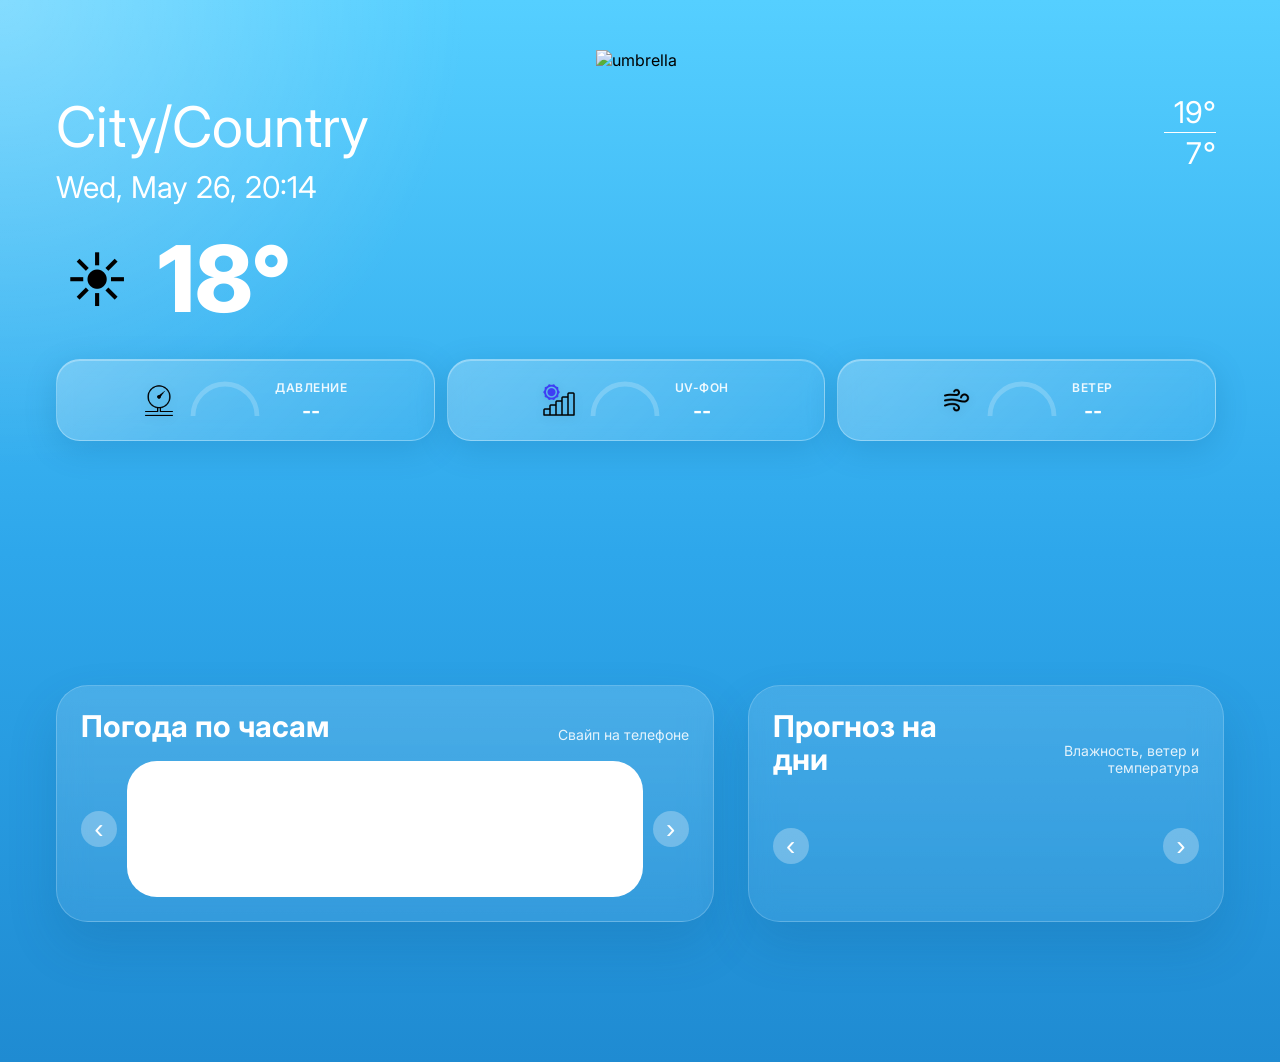
==== commit 8262a81e: "push" ====
--- a/index.html
+++ b/index.html
@@ -73,18 +73,40 @@
             aria-label="Текущие погодные показатели"
           >
             <div class="highlight-card">
-              <img src="img/dav.png" alt="Давление" class="highlight-icon">
+              <img src="img/dav.png" alt="Давление" width="32x" height="20px" class="highlight-icon" />
               <div class="highlight-scale">
                 <svg class="scale-semi" viewBox="0 0 100 50">
                   <defs>
-                    <linearGradient id="gradient1" x1="0%" y1="0%" x2="100%" y2="0%">
-                      <stop offset="0%" style="stop-color:#4CAF50"/>
-                      <stop offset="50%" style="stop-color:#FFC107"/>
-                      <stop offset="100%" style="stop-color:#FF5722"/>
+                    <linearGradient
+                      id="gradient1"
+                      x1="0%"
+                      y1="0%"
+                      x2="100%"
+                      y2="0%"
+                    >
+                      <stop offset="0%" style="stop-color: #4caf50" />
+                      <stop offset="50%" style="stop-color: #ffc107" />
+                      <stop offset="100%" style="stop-color: #ff5722" />
                     </linearGradient>
                   </defs>
-                  <path d="M10 50 A40 40 0 0 1 90 50" fill="none" stroke="rgba(255,255,255,0.2)" stroke-width="6" stroke-linecap="round"/>
-                  <path class="scale-fill" data-pressure-fill d="M10 50 A40 40 0 0 1 90 50" fill="none" stroke="url(#gradient1)" stroke-width="6" stroke-linecap="round" stroke-dasharray="125.6" stroke-dashoffset="125.6"/>
+                  <path
+                    d="M10 50 A40 40 0 0 1 90 50"
+                    fill="none"
+                    stroke="rgba(255,255,255,0.2)"
+                    stroke-width="6"
+                    stroke-linecap="round"
+                  />
+                  <path
+                    class="scale-fill"
+                    data-pressure-fill
+                    d="M10 50 A40 40 0 0 1 90 50"
+                    fill="none"
+                    stroke="url(#gradient1)"
+                    stroke-width="6"
+                    stroke-linecap="round"
+                    stroke-dasharray="125.6"
+                    stroke-dashoffset="125.6"
+                  />
                 </svg>
               </div>
               <div class="highlight-meta">
@@ -93,18 +115,40 @@
               </div>
             </div>
             <div class="highlight-card">
-              <img src="img/uv.png" alt="UV-фон" class="highlight-icon">
+              <img src="img/uv.png" alt="UV-фон" width="30px" height="5px" class="highlight-icon" />
               <div class="highlight-scale">
                 <svg class="scale-semi" viewBox="0 0 100 50">
                   <defs>
-                    <linearGradient id="gradient2" x1="0%" y1="0%" x2="100%" y2="0%">
-                      <stop offset="0%" style="stop-color:#4CAF50"/>
-                      <stop offset="50%" style="stop-color:#FFC107"/>
-                      <stop offset="100%" style="stop-color:#FF5722"/>
+                    <linearGradient
+                      id="gradient2"
+                      x1="0%"
+                      y1="0%"
+                      x2="100%"
+                      y2="0%"
+                    >
+                      <stop offset="0%" style="stop-color: #4caf50" />
+                      <stop offset="50%" style="stop-color: #ffc107" />
+                      <stop offset="100%" style="stop-color: #ff5722" />
                     </linearGradient>
                   </defs>
-                  <path d="M10 50 A40 40 0 0 1 90 50" fill="none" stroke="rgba(255,255,255,0.2)" stroke-width="6" stroke-linecap="round"/>
-                  <path class="scale-fill" data-uv-fill d="M10 50 A40 40 0 0 1 90 50" fill="none" stroke="url(#gradient2)" stroke-width="6" stroke-linecap="round" stroke-dasharray="125.6" stroke-dashoffset="125.6"/>
+                  <path
+                    d="M10 50 A40 40 0 0 1 90 50"
+                    fill="none"
+                    stroke="rgba(255,255,255,0.2)"
+                    stroke-width="6"
+                    stroke-linecap="round"
+                  />
+                  <path
+                    class="scale-fill"
+                    data-uv-fill
+                    d="M10 50 A40 40 0 0 1 90 50"
+                    fill="none"
+                    stroke="url(#gradient2)"
+                    stroke-width="6"
+                    stroke-linecap="round"
+                    stroke-dasharray="125.6"
+                    stroke-dashoffset="125.6"
+                  />
                 </svg>
               </div>
               <div class="highlight-meta">
@@ -113,18 +157,40 @@
               </div>
             </div>
             <div class="highlight-card">
-              <img src="img/wet.png" alt="ветер" class="highlight-icon">
+              <img src="img/wet.png" alt="ветер" class="highlight-icon" />
               <div class="highlight-scale">
                 <svg class="scale-semi" viewBox="0 0 100 50">
                   <defs>
-                    <linearGradient id="gradient3" x1="0%" y1="0%" x2="100%" y2="0%">
-                      <stop offset="0%" style="stop-color:#4CAF50"/>
-                      <stop offset="50%" style="stop-color:#FFC107"/>
-                      <stop offset="100%" style="stop-color:#FF5722"/>
+                    <linearGradient
+                      id="gradient3"
+                      x1="0%"
+                      y1="0%"
+                      x2="100%"
+                      y2="0%"
+                    >
+                      <stop offset="0%" style="stop-color: #4caf50" />
+                      <stop offset="50%" style="stop-color: #ffc107" />
+                      <stop offset="100%" style="stop-color: #ff5722" />
                     </linearGradient>
                   </defs>
-                  <path d="M10 50 A40 40 0 0 1 90 50" fill="none" stroke="rgba(255,255,255,0.2)" stroke-width="6" stroke-linecap="round"/>
-                  <path class="scale-fill" data-wind-fill d="M10 50 A40 40 0 0 1 90 50" fill="none" stroke="url(#gradient3)" stroke-width="6" stroke-linecap="round" stroke-dasharray="125.6" stroke-dashoffset="125.6"/>
+                  <path
+                    d="M10 50 A40 40 0 0 1 90 50"
+                    fill="none"
+                    stroke="rgba(255,255,255,0.2)"
+                    stroke-width="6"
+                    stroke-linecap="round"
+                  />
+                  <path
+                    class="scale-fill"
+                    data-wind-fill
+                    d="M10 50 A40 40 0 0 1 90 50"
+                    fill="none"
+                    stroke="url(#gradient3)"
+                    stroke-width="6"
+                    stroke-linecap="round"
+                    stroke-dasharray="125.6"
+                    stroke-dashoffset="125.6"
+                  />
                 </svg>
               </div>
               <div class="highlight-meta">
--- a/weather.css
+++ b/weather.css
@@ -414,7 +414,7 @@
 
 .highlight-meta {
   display: flex;
-  flex-direction: column;
+  flex-direction: column-reverse;
   align-items: center;
   gap: 4px;
   margin-top: 2px;
@@ -465,7 +465,7 @@
 
 .decorative-chars {
   position: relative;
-  height: 120px;
+
   margin-bottom: 10px;
 }
 
@@ -608,7 +608,7 @@
   display: flex;
   align-items: flex-end;
   justify-content: space-between;
-  gap: 12px;
+  gap: 6  px;
   margin-bottom: 14px;
 }
 
@@ -1045,9 +1045,10 @@
   }
 
   .section-heading {
-    align-items: flex-start;
+    align-items: center;
     flex-direction: column;
     margin-bottom: 10px;
+  
   }
 
   .section-heading h2 {
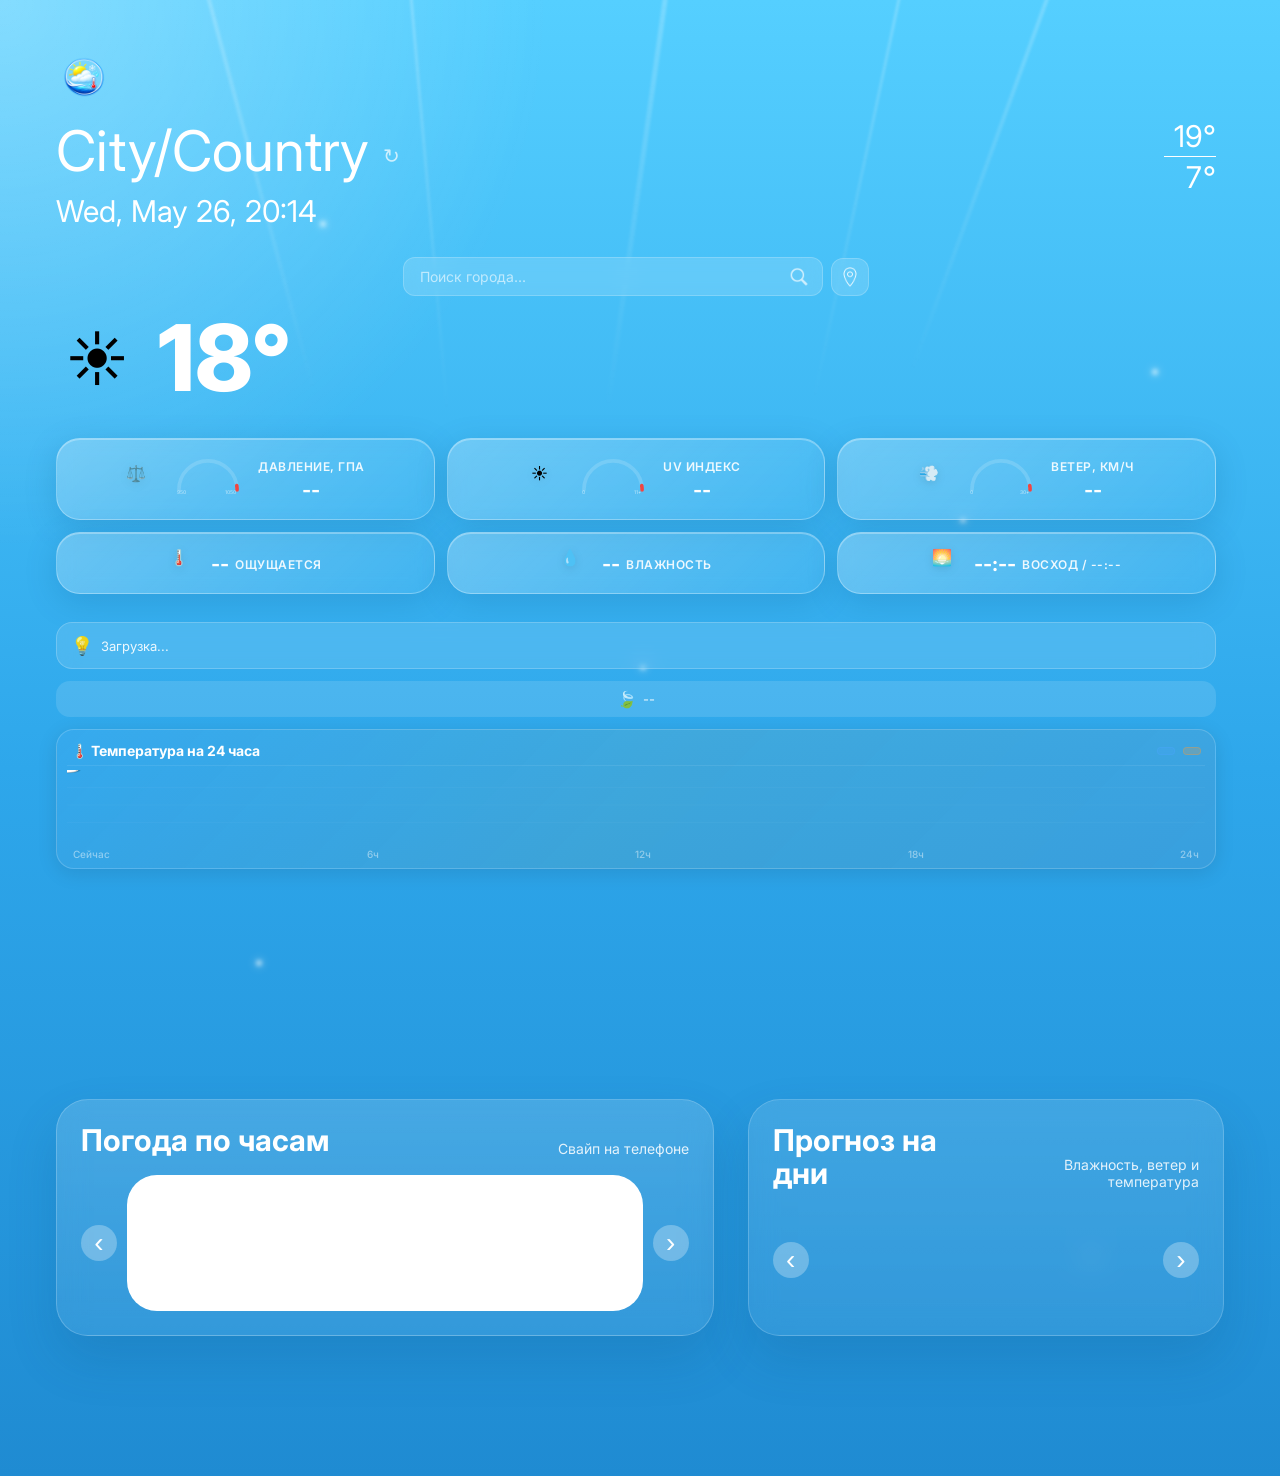
==== commit 91000d05: "git push" ====
--- a/index.html
+++ b/index.html
@@ -5,6 +5,7 @@
     <meta name="viewport" content="width=device-width, initial-scale=1.0" />
     <meta name="theme-color" content="#55cfff" />
     <meta name="apple-mobile-web-app-capable" content="yes" />
+    <link rel="icon" href="img/weather.png" /> 
     <meta
       name="apple-mobile-web-app-status-bar-style"
       content="black-translucent"
@@ -17,9 +18,68 @@
     <link rel="icon" href="img/sun.png" />
     <link rel="manifest" href="manifest.json" />
     <link rel="stylesheet" href="weather.css" />
+    <script>
+      (function() {
+        var h = new Date().getHours();
+        if (h < 6 || h >= 21) {
+          document.documentElement.classList.add('night-theme');
+          document.body.classList.add('night-theme');
+        }
+      })();
+    </script>
   </head>
   <body class="loading">
+    <div class="loading-spinner">
+      <div class="spinner-ring"></div>
+      <span class="spinner-text">Загрузка погоды...</span>
+    </div>
+
+    <div class="mobile-header" id="mobile-header">
+      <span class="mobile-header-city" id="mobile-header-city">—</span>
+      <span class="mobile-header-temp" id="mobile-header-temp">—°</span>
+      <button class="burger-btn" id="burger-btn" aria-label="Меню">
+        <span></span>
+        <span></span>
+        <span></span>
+      </button>
+    </div>
+
+    <div class="mobile-menu-overlay" id="mobile-menu-overlay">
+      <div class="mobile-menu">
+        <div class="mobile-menu-section">
+          <div class="mobile-menu-time">
+            <div class="mobile-menu-time-value" id="menu-time">--:--</div>
+            <div class="mobile-menu-time-date" id="menu-date">—</div>
+          </div>
+        </div>
+
+        <div class="mobile-menu-section">
+          <div class="mobile-menu-title">Избранные города</div>
+          <div class="mobile-menu-fav-list" id="menu-fav-list">
+            <div class="mobile-menu-add-btn" id="menu-add-btn">
+              <span>＋</span> Добавить город
+            </div>
+          </div>
+        </div>
+
+        <div class="mobile-menu-section">
+          <div class="mobile-menu-title">Настройки</div>
+          <div class="mobile-menu-toggle">
+            <span class="mobile-menu-toggle-label">°C / °F</span>
+            <label class="toggle-switch">
+              <input type="checkbox" id="unit-toggle" />
+              <span class="toggle-slider"></span>
+            </label>
+          </div>
+        </div>
+      </div>
+    </div>
+
     <div class="container">
+      <div class="weather-effects" aria-hidden="true">
+        <div class="rain-container"></div>
+        <div class="snow-container"></div>
+      </div>
       <div class="stars-layer" aria-hidden="true">
         <span class="star star-1"></span>
         <span class="star star-2"></span>
@@ -34,6 +94,41 @@
         <span class="star star-11"></span>
         <span class="star star-12"></span>
       </div>
+      <div class="day-particles" aria-hidden="true">
+        <span class="particle p1"></span>
+        <span class="particle p2"></span>
+        <span class="particle p3"></span>
+        <span class="particle p4"></span>
+        <span class="particle p5"></span>
+        <span class="particle p6"></span>
+      </div>
+      <div class="sun-rays" aria-hidden="true">
+        <div class="ray ray-1"></div>
+        <div class="ray ray-2"></div>
+        <div class="ray ray-3"></div>
+        <div class="ray ray-4"></div>
+        <div class="ray ray-5"></div>
+      </div>
+      <div class="day-bokeh" aria-hidden="true">
+        <div class="bokeh-circle"></div>
+        <div class="bokeh-circle"></div>
+        <div class="bokeh-circle"></div>
+        <div class="bokeh-circle"></div>
+        <div class="bokeh-circle"></div>
+        <div class="bokeh-circle"></div>
+        <div class="bokeh-circle"></div>
+        <div class="bokeh-circle"></div>
+      </div>
+      <div class="night-layer" aria-hidden="true">
+        <div class="moon"></div>
+        <div class="meteor-container">
+          <span class="meteor"></span>
+          <span class="meteor"></span>
+          <span class="meteor"></span>
+          <span class="meteor"></span>
+          <span class="meteor"></span>
+        </div>
+      </div>
       <img
         src="https://api.builder.io/api/v1/image/assets/TEMP/1dac4e17b55ceeb2f46289038a1851d18c801058?width=278"
         alt=""
@@ -41,17 +136,17 @@
       />
 
       <div class="hero-section">
-        <div class="hero-main">
-          <div class="umbrella-icon">
-            <img
-              src="https://api.builder.io/api/v1/image/assets/TEMP/381bde2c88c7200bf31f11d61d24df1bf2b9d3e9?width=140"
-              alt="umbrella"
-            />
-          </div>
+          <div class="hero-main">
+            <div class="logo-icon">
+              <img src="img/weather.png" alt="Weather Logo" />
+            </div>
 
           <div class="header">
             <div class="header-left">
-              <h1>City/Country</h1>
+              <div class="location-row">
+                <h1>City/Country</h1>
+                <button class="btn-refresh" aria-label="Обновить погоду" type="button">↻</button>
+              </div>
               <p>Wed, May 26, 20:14</p>
             </div>
             <div class="header-right">
@@ -59,6 +154,14 @@
               <div class="temp-divider"></div>
               <span class="temp-low">7°</span>
             </div>
+          </div>
+          <div class="search-row">
+            <div class="search-box">
+              <input type="text" class="search-input" placeholder="Поиск города..." aria-label="Поиск города" />
+                  <button class="search-btn" aria-label="Искать" type="button"><img src="img/search.png" alt="Поиск" /></button>
+              <div class="search-results" hidden></div>
+            </div>
+            <button class="btn-geo" aria-label="Моя геолокация" type="button"><img src="img/local.png" alt="Геолокация" /></button>
           </div>
 
           <div class="current-temp">
@@ -73,9 +176,9 @@
             aria-label="Текущие погодные показатели"
           >
             <div class="highlight-card">
-              <img src="img/dav.png" alt="Давление" width="32x" height="20px" class="highlight-icon" />
+              <span class="highlight-icon emoji-icon">⚖️</span>
               <div class="highlight-scale">
-                <svg class="scale-semi" viewBox="0 0 100 50">
+                <svg class="scale-semi" viewBox="0 0 100 55">
                   <defs>
                     <linearGradient
                       id="gradient1"
@@ -84,40 +187,42 @@
                       x2="100%"
                       y2="0%"
                     >
-                      <stop offset="0%" style="stop-color: #4caf50" />
-                      <stop offset="50%" style="stop-color: #ffc107" />
-                      <stop offset="100%" style="stop-color: #ff5722" />
+                      <stop offset="0%" style="stop-color: #22c55e" />
+                      <stop offset="50%" style="stop-color: #eab308" />
+                      <stop offset="100%" style="stop-color: #ef4444" />
                     </linearGradient>
                   </defs>
                   <path
-                    d="M10 50 A40 40 0 0 1 90 50"
-                    fill="none"
-                    stroke="rgba(255,255,255,0.2)"
-                    stroke-width="6"
+                    d="M10 48 A38 38 0 0 1 90 48"
+                    fill="none"
+                    stroke="rgba(255,255,255,0.15)"
+                    stroke-width="5"
                     stroke-linecap="round"
                   />
                   <path
                     class="scale-fill"
                     data-pressure-fill
-                    d="M10 50 A40 40 0 0 1 90 50"
+                    d="M10 48 A38 38 0 0 1 90 48"
                     fill="none"
                     stroke="url(#gradient1)"
-                    stroke-width="6"
-                    stroke-linecap="round"
-                    stroke-dasharray="125.6"
-                    stroke-dashoffset="125.6"
-                  />
+                    stroke-width="5"
+                    stroke-linecap="round"
+                    stroke-dasharray="119.3"
+                    stroke-dashoffset="119.3"
+                  />
+                  <text x="8" y="54" fill="rgba(255,255,255,0.5)" font-size="7" font-weight="500">950</text>
+                  <text x="88" y="54" fill="rgba(255,255,255,0.5)" font-size="7" font-weight="500" text-anchor="end">1050</text>
                 </svg>
               </div>
               <div class="highlight-meta">
                 <span class="highlight-value" data-pressure>--</span>
-                <span class="highlight-label">Давление</span>
+                <span class="highlight-label">Давление, гПа</span>
               </div>
             </div>
             <div class="highlight-card">
-              <img src="img/uv.png" alt="UV-фон" width="30px" height="5px" class="highlight-icon" />
+              <span class="highlight-icon emoji-icon">☀️</span>
               <div class="highlight-scale">
-                <svg class="scale-semi" viewBox="0 0 100 50">
+                <svg class="scale-semi" viewBox="0 0 100 55">
                   <defs>
                     <linearGradient
                       id="gradient2"
@@ -126,40 +231,42 @@
                       x2="100%"
                       y2="0%"
                     >
-                      <stop offset="0%" style="stop-color: #4caf50" />
-                      <stop offset="50%" style="stop-color: #ffc107" />
-                      <stop offset="100%" style="stop-color: #ff5722" />
+                      <stop offset="0%" style="stop-color: #22c55e" />
+                      <stop offset="40%" style="stop-color: #eab308" />
+                      <stop offset="100%" style="stop-color: #ef4444" />
                     </linearGradient>
                   </defs>
                   <path
-                    d="M10 50 A40 40 0 0 1 90 50"
-                    fill="none"
-                    stroke="rgba(255,255,255,0.2)"
-                    stroke-width="6"
+                    d="M10 48 A38 38 0 0 1 90 48"
+                    fill="none"
+                    stroke="rgba(255,255,255,0.15)"
+                    stroke-width="5"
                     stroke-linecap="round"
                   />
                   <path
                     class="scale-fill"
                     data-uv-fill
-                    d="M10 50 A40 40 0 0 1 90 50"
+                    d="M10 48 A38 38 0 0 1 90 48"
                     fill="none"
                     stroke="url(#gradient2)"
-                    stroke-width="6"
-                    stroke-linecap="round"
-                    stroke-dasharray="125.6"
-                    stroke-dashoffset="125.6"
-                  />
+                    stroke-width="5"
+                    stroke-linecap="round"
+                    stroke-dasharray="119.3"
+                    stroke-dashoffset="119.3"
+                  />
+                  <text x="8" y="54" fill="rgba(255,255,255,0.5)" font-size="7" font-weight="500">0</text>
+                  <text x="88" y="54" fill="rgba(255,255,255,0.5)" font-size="7" font-weight="500" text-anchor="end">11+</text>
                 </svg>
               </div>
               <div class="highlight-meta">
                 <span class="highlight-value" data-uv>--</span>
-                <span class="highlight-label">UV-фон</span>
+                <span class="highlight-label">UV индекс</span>
               </div>
             </div>
             <div class="highlight-card">
-              <img src="img/wet.png" alt="ветер" class="highlight-icon" />
+              <span class="highlight-icon emoji-icon">💨</span>
               <div class="highlight-scale">
-                <svg class="scale-semi" viewBox="0 0 100 50">
+                <svg class="scale-semi" viewBox="0 0 100 55">
                   <defs>
                     <linearGradient
                       id="gradient3"
@@ -168,44 +275,114 @@
                       x2="100%"
                       y2="0%"
                     >
-                      <stop offset="0%" style="stop-color: #4caf50" />
-                      <stop offset="50%" style="stop-color: #ffc107" />
-                      <stop offset="100%" style="stop-color: #ff5722" />
+                      <stop offset="0%" style="stop-color: #22c55e" />
+                      <stop offset="40%" style="stop-color: #eab308" />
+                      <stop offset="100%" style="stop-color: #ef4444" />
                     </linearGradient>
                   </defs>
                   <path
-                    d="M10 50 A40 40 0 0 1 90 50"
-                    fill="none"
-                    stroke="rgba(255,255,255,0.2)"
-                    stroke-width="6"
+                    d="M10 48 A38 38 0 0 1 90 48"
+                    fill="none"
+                    stroke="rgba(255,255,255,0.15)"
+                    stroke-width="5"
                     stroke-linecap="round"
                   />
                   <path
                     class="scale-fill"
                     data-wind-fill
-                    d="M10 50 A40 40 0 0 1 90 50"
+                    d="M10 48 A38 38 0 0 1 90 48"
                     fill="none"
                     stroke="url(#gradient3)"
-                    stroke-width="6"
-                    stroke-linecap="round"
-                    stroke-dasharray="125.6"
-                    stroke-dashoffset="125.6"
-                  />
+                    stroke-width="5"
+                    stroke-linecap="round"
+                    stroke-dasharray="119.3"
+                    stroke-dashoffset="119.3"
+                  />
+                  <text x="8" y="54" fill="rgba(255,255,255,0.5)" font-size="7" font-weight="500">0</text>
+                  <text x="88" y="54" fill="rgba(255,255,255,0.5)" font-size="7" font-weight="500" text-anchor="end">30+</text>
                 </svg>
               </div>
               <div class="highlight-meta">
                 <span class="highlight-value" data-wind-direction>--</span>
-                <span class="highlight-label">Ветер</span>
-              </div>
-            </div>
-          </div>
-
-          <div class="decorative-chars">
-            <img
-              src="https://api.builder.io/api/v1/image/assets/TEMP/3cbf9a66e56956ed9cedc80b4f6b6429ad9a75d1?width=250"
-              alt=""
-              class="char-left"
-            />
+                <span class="highlight-label">Ветер, км/ч</span>
+              </div>
+            </div>
+            <div class="highlight-card highlight-card-compact">
+              <span class="highlight-icon emoji-icon">🌡️</span>
+              <div class="highlight-meta highlight-meta-center">
+                <span class="highlight-value" data-apparent-temp>--</span>
+                <span class="highlight-label">Ощущается</span>
+              </div>
+            </div>
+            <div class="highlight-card highlight-card-compact">
+              <span class="highlight-icon emoji-icon">💧</span>
+              <div class="highlight-meta highlight-meta-center">
+                <span class="highlight-value" data-humidity>--</span>
+                <span class="highlight-label">Влажность</span>
+              </div>
+            </div>
+            <div class="highlight-card highlight-card-compact">
+              <span class="highlight-icon emoji-icon">🌅</span>
+              <div class="highlight-meta highlight-meta-center">
+                <span class="highlight-value" data-sunrise>--:--</span>
+                <span class="highlight-label">Восход / <span data-sunset>--:--</span></span>
+              </div>
+            </div>
+          </div>
+
+          <div class="weather-tip" data-tip>
+            <span class="tip-icon">💡</span>
+            <span class="tip-text">Загрузка...</span>
+          </div>
+
+          <div class="wind-category" data-wind-category>
+            <span class="wind-cat-icon">🍃</span>
+            <span class="wind-cat-text">--</span>
+          </div>
+
+          <div class="hourly-chart-wrapper">
+            <div class="chart-header">
+              <span class="chart-title">🌡️ Температура на 24 часа</span>
+              <span class="chart-values">
+                <span class="chart-min" data-chart-min></span>
+                <span class="chart-max" data-chart-max></span>
+              </span>
+            </div>
+            <svg class="hourly-chart" viewBox="0 0 400 100" preserveAspectRatio="none">
+              <defs>
+                <linearGradient id="chartGradient" x1="0%" y1="0%" x2="0%" y2="100%">
+                  <stop offset="0%" style="stop-color: rgba(255,170,50,0.4)" />
+                  <stop offset="50%" style="stop-color: rgba(100,180,255,0.15)" />
+                  <stop offset="100%" style="stop-color: rgba(100,180,255,0)" />
+                </linearGradient>
+                <linearGradient id="chartLineColor" x1="0%" y1="0%" x2="100%" y2="0%">
+                  <stop offset="0%" style="stop-color: #4da6ff" />
+                  <stop offset="50%" style="stop-color: #ffd966" />
+                  <stop offset="100%" style="stop-color: #ff9933" />
+                </linearGradient>
+              </defs>
+              <line class="chart-grid" x1="0" y1="25" x2="400" y2="25" stroke="rgba(255,255,255,0.06)" stroke-width="0.5" />
+              <line class="chart-grid" x1="0" y1="50" x2="400" y2="50" stroke="rgba(255,255,255,0.06)" stroke-width="0.5" />
+              <line class="chart-grid" x1="0" y1="75" x2="400" y2="75" stroke="rgba(255,255,255,0.06)" stroke-width="0.5" />
+              <path class="chart-area" d="" fill="url(#chartGradient)" />
+              <path class="chart-line" d="" fill="none" stroke="url(#chartLineColor)" stroke-width="2.5" stroke-linecap="round" stroke-linejoin="round" />
+              <circle class="chart-dot" cx="0" cy="0" r="4" fill="white" stroke="rgba(0,0,0,0.2)" stroke-width="1.5" />
+            </svg>
+            <div class="chart-time-labels">
+              <span class="time-label">Сейчас</span>
+              <span class="time-label">6ч</span>
+              <span class="time-label">12ч</span>
+              <span class="time-label">18ч</span>
+              <span class="time-label">24ч</span>
+            </div>
+          </div>
+
+           <div class="decorative-chars">
+             <img
+               src="https://api.builder.io/api/v1/image/assets/TEMP/3cbf9a66e56956ed9cedc80b4f6b6429ad9a75d1?width=250"
+               alt=""
+               class="char-left"
+             />
             <img
               src="https://api.builder.io/api/v1/image/assets/TEMP/8c6c9b8a4ad647ceffd4774263f48bd9d1a81271?width=204"
               alt=""
--- a/weather.css
+++ b/weather.css
@@ -64,9 +64,388 @@
   height: calc(env(safe-area-inset-bottom, 0px) + 20px);
 }
 
+/* Loading spinner */
+.loading-spinner {
+  position: fixed;
+  inset: 0;
+  z-index: 9999;
+  display: flex;
+  flex-direction: column;
+  align-items: center;
+  justify-content: center;
+  gap: 24px;
+  background: linear-gradient(180deg, #55cfff 0%, #2ea7eb 52%, #1f8bd2 100%);
+  transition: opacity 0.4s ease, visibility 0.4s ease, background 0.4s ease;
+}
+
+.night-theme .loading-spinner {
+  background: linear-gradient(180deg, #0f1c3d 0%, #152956 40%, #0b1430 100%);
+}
+
+body:not(.loading) .loading-spinner {
+  opacity: 0;
+  visibility: hidden;
+  pointer-events: none;
+}
+
+.spinner-ring {
+  width: 56px;
+  height: 56px;
+  border-radius: 50%;
+  border: 4px solid rgba(255, 255, 255, 0.15);
+  border-top-color: #fff;
+  animation: spin 0.8s linear infinite;
+  position: relative;
+}
+
+.spinner-ring::after {
+  content: '';
+  position: absolute;
+  inset: 6px;
+  border-radius: 50%;
+  border: 3px solid transparent;
+  border-bottom-color: rgba(255, 255, 255, 0.6);
+  animation: spin 1.2s linear infinite reverse;
+}
+
+@keyframes spin {
+  to { transform: rotate(360deg); }
+}
+
+.spinner-text {
+  color: #fff;
+  font-size: 15px;
+  font-weight: 600;
+  letter-spacing: 0.3px;
+  animation: pulse-text 1.5s ease-in-out infinite;
+}
+
+@keyframes pulse-text {
+  0%, 100% { opacity: 1; }
+  50% { opacity: 0.5; }
+}
+
 .loading .container {
   opacity: 0;
+  visibility: hidden;
   transition: opacity 0.5s ease;
+}
+
+.mobile-header {
+  position: fixed;
+  top: 0;
+  left: 0;
+  right: 0;
+  height: 56px;
+  z-index: 500;
+  display: flex;
+  align-items: center;
+  justify-content: space-between;
+  padding: 0 16px;
+  background: rgba(46, 167, 235, 0.85);
+  backdrop-filter: blur(16px);
+  -webkit-backdrop-filter: blur(16px);
+  border-bottom: 1px solid rgba(255, 255, 255, 0.15);
+  transform: translateY(-100%);
+  transition: transform 0.3s ease;
+  pointer-events: none;
+}
+
+.mobile-header.visible {
+  transform: translateY(0);
+  pointer-events: auto;
+}
+
+.mobile-header-city {
+  font-size: 15px;
+  font-weight: 700;
+  color: #fff;
+  white-space: nowrap;
+  overflow: hidden;
+  text-overflow: ellipsis;
+  max-width: 70%;
+}
+
+.mobile-header-temp {
+  font-size: 18px;
+  font-weight: 800;
+  color: #fff;
+  margin-left: auto;
+  margin-right: 12px;
+}
+
+.burger-btn {
+  width: 40px;
+  height: 40px;
+  border-radius: 12px;
+  border: none;
+  background: rgba(255, 255, 255, 0.15);
+  cursor: pointer;
+  display: flex;
+  flex-direction: column;
+  align-items: center;
+  justify-content: center;
+  gap: 5px;
+  transition: background 0.2s;
+}
+
+.burger-btn:active {
+  background: rgba(255, 255, 255, 0.3);
+}
+
+.burger-btn span {
+  display: block;
+  width: 18px;
+  height: 2px;
+  background: #fff;
+  border-radius: 2px;
+  transition: transform 0.3s ease, opacity 0.3s ease;
+}
+
+.burger-btn.active span:nth-child(1) {
+  transform: translateY(7px) rotate(45deg);
+}
+
+.burger-btn.active span:nth-child(2) {
+  opacity: 0;
+}
+
+.burger-btn.active span:nth-child(3) {
+  transform: translateY(-7px) rotate(-45deg);
+}
+
+/* Mobile menu overlay */
+.mobile-menu-overlay {
+  position: fixed;
+  inset: 0;
+  z-index: 600;
+  background: rgba(0, 0, 0, 0.5);
+  opacity: 0;
+  visibility: hidden;
+  transition: opacity 0.3s ease, visibility 0.3s ease;
+}
+
+.mobile-menu-overlay.open {
+  opacity: 1;
+  visibility: visible;
+}
+
+.mobile-menu {
+  position: fixed;
+  top: 0;
+  right: 0;
+  bottom: 0;
+  width: 85%;
+  max-width: 340px;
+  z-index: 610;
+  background: linear-gradient(180deg, rgba(30, 100, 160, 0.98), rgba(20, 70, 120, 0.98));
+  backdrop-filter: blur(20px);
+  -webkit-backdrop-filter: blur(20px);
+  padding: 60px 20px 30px;
+  overflow-y: auto;
+  transform: translateX(100%);
+  transition: transform 0.35s cubic-bezier(0.4, 0, 0.2, 1);
+  border-left: 1px solid rgba(255, 255, 255, 0.1);
+}
+
+.mobile-menu-overlay.open .mobile-menu {
+  transform: translateX(0);
+}
+
+.mobile-menu-section {
+  margin-bottom: 24px;
+}
+
+.mobile-menu-title {
+  font-size: 12px;
+  font-weight: 700;
+  text-transform: uppercase;
+  letter-spacing: 1px;
+  color: rgba(255, 255, 255, 0.5);
+  margin-bottom: 12px;
+}
+
+.mobile-menu-city {
+  display: flex;
+  align-items: center;
+  justify-content: space-between;
+  padding: 12px 14px;
+  border-radius: 14px;
+  background: rgba(255, 255, 255, 0.1);
+  border: 1px solid rgba(255, 255, 255, 0.12);
+  cursor: pointer;
+  transition: background 0.2s;
+}
+
+.mobile-menu-city:active {
+  background: rgba(255, 255, 255, 0.2);
+}
+
+.mobile-menu-city-name {
+  font-size: 15px;
+  font-weight: 600;
+  color: #fff;
+}
+
+.mobile-menu-city-temp {
+  font-size: 18px;
+  font-weight: 800;
+  color: #fff;
+}
+
+.mobile-menu-city-icon {
+  font-size: 22px;
+  margin-right: 8px;
+}
+
+.mobile-menu-fav-list {
+  display: flex;
+  flex-direction: column;
+  gap: 8px;
+}
+
+.mobile-menu-fav-item {
+  display: flex;
+  align-items: center;
+  justify-content: space-between;
+  padding: 10px 12px;
+  border-radius: 12px;
+  background: rgba(255, 255, 255, 0.07);
+  cursor: pointer;
+  transition: background 0.2s;
+}
+
+.mobile-menu-fav-item:active {
+  background: rgba(255, 255, 255, 0.15);
+}
+
+.mobile-menu-fav-name {
+  font-size: 14px;
+  font-weight: 600;
+  color: #fff;
+}
+
+.mobile-menu-fav-temp {
+  font-size: 16px;
+  font-weight: 700;
+  color: rgba(255, 255, 255, 0.8);
+}
+
+.mobile-menu-fav-del {
+  width: 28px;
+  height: 28px;
+  border-radius: 8px;
+  border: none;
+  background: rgba(255, 80, 80, 0.2);
+  color: #ff6b6b;
+  font-size: 14px;
+  cursor: pointer;
+  display: flex;
+  align-items: center;
+  justify-content: center;
+  transition: background 0.2s;
+}
+
+.mobile-menu-fav-del:active {
+  background: rgba(255, 80, 80, 0.4);
+}
+
+.mobile-menu-toggle {
+  display: flex;
+  align-items: center;
+  justify-content: space-between;
+  padding: 12px 14px;
+  border-radius: 14px;
+  background: rgba(255, 255, 255, 0.07);
+}
+
+.mobile-menu-toggle-label {
+  font-size: 14px;
+  font-weight: 600;
+  color: #fff;
+}
+
+.toggle-switch {
+  position: relative;
+  width: 48px;
+  height: 28px;
+}
+
+.toggle-switch input {
+  opacity: 0;
+  width: 0;
+  height: 0;
+}
+
+.toggle-slider {
+  position: absolute;
+  inset: 0;
+  background: rgba(255, 255, 255, 0.2);
+  border-radius: 28px;
+  cursor: pointer;
+  transition: background 0.3s;
+}
+
+.toggle-slider::after {
+  content: '';
+  position: absolute;
+  top: 3px;
+  left: 3px;
+  width: 22px;
+  height: 22px;
+  border-radius: 50%;
+  background: #fff;
+  transition: transform 0.3s;
+}
+
+.toggle-switch input:checked + .toggle-slider {
+  background: rgba(100, 200, 255, 0.5);
+}
+
+.toggle-switch input:checked + .toggle-slider::after {
+  transform: translateX(20px);
+}
+
+.mobile-menu-time {
+  text-align: center;
+  padding: 16px;
+  border-radius: 16px;
+  background: rgba(255, 255, 255, 0.08);
+}
+
+.mobile-menu-time-value {
+  font-size: 32px;
+  font-weight: 800;
+  color: #fff;
+  letter-spacing: 1px;
+}
+
+.mobile-menu-time-date {
+  font-size: 13px;
+  color: rgba(255, 255, 255, 0.6);
+  margin-top: 4px;
+}
+
+.mobile-menu-add-btn {
+  display: flex;
+  align-items: center;
+  justify-content: center;
+  gap: 8px;
+  width: 100%;
+  padding: 14px;
+  border-radius: 14px;
+  border: 1px dashed rgba(255, 255, 255, 0.3);
+  background: rgba(255, 255, 255, 0.05);
+  color: rgba(255, 255, 255, 0.7);
+  font-size: 14px;
+  font-weight: 600;
+  cursor: pointer;
+  transition: background 0.2s, color 0.2s;
+}
+
+.mobile-menu-add-btn:active {
+  background: rgba(255, 255, 255, 0.15);
+  color: #fff;
 }
 
 .container {
@@ -102,6 +481,288 @@
   opacity: 0;
   z-index: 0;
   transition: opacity 0.45s ease;
+}
+
+.day-particles {
+  position: absolute;
+  inset: 0;
+  pointer-events: none;
+  z-index: 0;
+  opacity: 0;
+  transition: opacity 0.5s ease;
+}
+
+body:not(.night-theme) .day-particles {
+  opacity: 1;
+}
+
+.particle {
+  position: absolute;
+  width: 6px;
+  height: 6px;
+  background: rgba(255, 255, 255, 0.6);
+  border-radius: 50%;
+  filter: blur(2px);
+  box-shadow: 0 0 8px rgba(255, 255, 255, 0.5);
+  animation: float-particle 8s ease-in-out infinite;
+}
+
+.p1 { top: 15%; left: 25%; animation-delay: 0s; }
+.p2 { top: 35%; left: 75%; animation-delay: 1.5s; }
+.p3 { top: 65%; left: 20%; animation-delay: 3s; }
+.p4 { top: 85%; left: 85%; animation-delay: 4.5s; }
+.p5 { top: 45%; left: 50%; animation-delay: 2s; }
+.p6 { top: 25%; left: 90%; animation-delay: 5s; }
+
+@keyframes float-particle {
+  0%, 100% { transform: translateY(0) scale(1); opacity: 0.4; }
+  50% { transform: translateY(-30px) scale(1.8); opacity: 0.9; }
+}
+
+body.night-theme .day-particles {
+  opacity: 0;
+}
+
+/* Sun rays (day, desktop only) */
+.sun-rays {
+  position: absolute;
+  inset: 0;
+  pointer-events: none;
+  z-index: 0;
+  overflow: hidden;
+  opacity: 1;
+  transition: opacity 0.5s ease;
+}
+
+.day-bokeh {
+  display: none;
+}
+
+@media (max-width: 1023px) {
+  .sun-rays { display: none; }
+  .day-particles { display: none; }
+
+  /* Mobile day bokeh */
+  .day-bokeh {
+    position: absolute;
+    inset: 0;
+    pointer-events: none;
+    z-index: 0;
+    overflow: hidden;
+    opacity: 1;
+    transition: opacity 0.5s ease;
+  }
+
+  body.night-theme .day-bokeh {
+    opacity: 0;
+  }
+
+  .bokeh-circle {
+    position: absolute;
+    border-radius: 50%;
+    background: radial-gradient(circle, rgba(255, 255, 255, 0.25), transparent 70%);
+    animation: bokeh-float 10s ease-in-out infinite;
+  }
+
+  .bokeh-circle:nth-child(1) { width: 80px; height: 80px; top: 5%; left: 10%; animation-delay: 0s; }
+  .bokeh-circle:nth-child(2) { width: 50px; height: 50px; top: 25%; left: 70%; animation-delay: 2s; }
+  .bokeh-circle:nth-child(3) { width: 70px; height: 70px; top: 55%; left: 5%; animation-delay: 4s; }
+  .bokeh-circle:nth-child(4) { width: 40px; height: 40px; top: 75%; left: 80%; animation-delay: 6s; }
+  .bokeh-circle:nth-child(5) { width: 60px; height: 60px; top: 40%; left: 45%; animation-delay: 1s; }
+  .bokeh-circle:nth-child(6) { width: 90px; height: 90px; top: 15%; left: 50%; animation-delay: 3s; }
+  .bokeh-circle:nth-child(7) { width: 45px; height: 45px; top: 85%; left: 30%; animation-delay: 5s; }
+  .bokeh-circle:nth-child(8) { width: 55px; height: 55px; top: 65%; left: 60%; animation-delay: 7s; }
+
+  @keyframes bokeh-float {
+    0%, 100% { transform: translateY(0) scale(1); opacity: 0.3; }
+    50% { transform: translateY(-20px) scale(1.2); opacity: 0.6; }
+  }
+}
+
+body.night-theme .sun-rays {
+  opacity: 0;
+}
+
+.ray {
+  position: absolute;
+  top: -20%;
+  width: 3px;
+  height: 60%;
+  background: linear-gradient(180deg, rgba(255, 255, 255, 0.35), transparent 80%);
+  transform-origin: top center;
+  animation: ray-pulse 6s ease-in-out infinite;
+  filter: blur(1px);
+}
+
+.ray-1 { left: 10%; transform: rotate(-15deg); animation-delay: 0s; width: 4px; }
+.ray-2 { left: 30%; transform: rotate(-5deg); animation-delay: 1.5s; width: 3px; }
+.ray-3 { left: 55%; transform: rotate(8deg); animation-delay: 3s; width: 5px; }
+.ray-4 { left: 75%; transform: rotate(12deg); animation-delay: 0.8s; width: 3px; }
+.ray-5 { left: 90%; transform: rotate(20deg); animation-delay: 4s; width: 4px; }
+
+@keyframes ray-pulse {
+  0%, 100% { opacity: 0.3; transform: scaleX(1) rotate(var(--r, 0deg)); }
+  50% { opacity: 0.7; transform: scaleX(1.5) rotate(var(--r, 0deg)); }
+}
+
+.ray-1 { --r: -15deg; }
+.ray-2 { --r: -5deg; }
+.ray-3 { --r: 8deg; }
+.ray-4 { --r: 12deg; }
+.ray-5 { --r: 20deg; }
+
+/* Night layer: moon + shooting stars */
+.night-layer {
+  position: absolute;
+  inset: 0;
+  pointer-events: none;
+  z-index: 0;
+  opacity: 0;
+  transition: opacity 0.5s ease;
+}
+
+body.night-theme .night-layer {
+  opacity: 1;
+}
+
+.moon {
+  position: absolute;
+  top: 18px;
+  right: 18px;
+  width: 42px;
+  height: 42px;
+  border-radius: 50%;
+  background: #f0e68c;
+  box-shadow:
+    0 0 20px rgba(240, 230, 140, 0.5),
+    0 0 40px rgba(240, 230, 140, 0.3),
+    0 0 60px rgba(240, 230, 140, 0.15),
+    inset -6px -3px 0 rgba(210, 190, 90, 0.6);
+  animation: moon-glow 4s ease-in-out infinite;
+}
+
+.moon::before {
+  content: '';
+  position: absolute;
+  top: 8px;
+  left: 12px;
+  width: 8px;
+  height: 8px;
+  border-radius: 50%;
+  background: rgba(210, 190, 90, 0.4);
+}
+
+.moon::after {
+  content: '';
+  position: absolute;
+  top: 22px;
+  left: 20px;
+  width: 5px;
+  height: 5px;
+  border-radius: 50%;
+  background: rgba(210, 190, 90, 0.3);
+}
+
+@keyframes moon-glow {
+  0%, 100% { box-shadow: 0 0 20px rgba(240, 230, 140, 0.5), 0 0 40px rgba(240, 230, 140, 0.3), 0 0 60px rgba(240, 230, 140, 0.15); }
+  50% { box-shadow: 0 0 30px rgba(240, 230, 140, 0.7), 0 0 60px rgba(240, 230, 140, 0.4), 0 0 90px rgba(240, 230, 140, 0.2); }
+}
+
+/* iPhone-style meteors (night only) */
+.night-layer {
+  position: absolute;
+  inset: 0;
+  pointer-events: none;
+  z-index: 0;
+  opacity: 0;
+  transition: opacity 0.6s ease;
+}
+
+body.night-theme .night-layer {
+  opacity: 1;
+}
+
+.meteor-container {
+  position: absolute;
+  inset: 0;
+  overflow: hidden;
+}
+
+.meteor {
+  position: absolute;
+  width: 120px;
+  height: 1px;
+  opacity: 0;
+}
+
+.meteor::before {
+  content: '';
+  position: absolute;
+  right: 0;
+  width: 120px;
+  height: 1px;
+  background: linear-gradient(90deg, transparent 0%, rgba(255,255,255,0.03) 20%, rgba(255,255,255,0.15) 50%, rgba(255,255,255,0.6) 80%, rgba(255,255,255,0.9) 100%);
+  box-shadow: 0 0 4px rgba(255,255,255,0.3);
+}
+
+.meteor:nth-child(1) {
+  top: 10%; left: 60%;
+  animation: meteor1 14s ease-in-out infinite;
+}
+
+.meteor:nth-child(2) {
+  top: 25%; left: 25%;
+  animation: meteor2 19s ease-in-out infinite;
+}
+
+.meteor:nth-child(3) {
+  top: 8%; left: 45%;
+  animation: meteor3 23s ease-in-out infinite;
+}
+
+.meteor:nth-child(4) {
+  top: 35%; left: 70%;
+  animation: meteor4 17s ease-in-out infinite;
+}
+
+.meteor:nth-child(5) {
+  top: 18%; left: 35%;
+  animation: meteor5 26s ease-in-out infinite;
+}
+
+@keyframes meteor1 {
+  0%, 92% { opacity: 0; transform: translate(0, 0) rotate(-42deg) scale(1); }
+  93% { opacity: 1; }
+  96% { opacity: 0; transform: translate(-180px, 180px) rotate(-42deg) scale(0.2); }
+  100% { opacity: 0; }
+}
+
+@keyframes meteor2 {
+  0%, 88% { opacity: 0; transform: translate(0, 0) rotate(-38deg) scale(0.8); }
+  89% { opacity: 1; }
+  92% { opacity: 0; transform: translate(-200px, 220px) rotate(-38deg) scale(0.1); }
+  100% { opacity: 0; }
+}
+
+@keyframes meteor3 {
+  0%, 95% { opacity: 0; transform: translate(0, 0) rotate(-45deg) scale(1.1); }
+  96% { opacity: 1; }
+  98.5% { opacity: 0; transform: translate(-160px, 160px) rotate(-45deg) scale(0.15); }
+  100% { opacity: 0; }
+}
+
+@keyframes meteor4 {
+  0%, 90% { opacity: 0; transform: translate(0, 0) rotate(-35deg) scale(0.9); }
+  91% { opacity: 1; }
+  94% { opacity: 0; transform: translate(-220px, 200px) rotate(-35deg) scale(0.05); }
+  100% { opacity: 0; }
+}
+
+@keyframes meteor5 {
+  0%, 93% { opacity: 0; transform: translate(0, 0) rotate(-40deg) scale(0.7); }
+  94% { opacity: 1; }
+  96.5% { opacity: 0; transform: translate(-150px, 190px) rotate(-40deg) scale(0.1); }
+  100% { opacity: 0; }
 }
 
 .star {
@@ -323,11 +984,29 @@
   height: 1px;
   background: white;
 }
+.logo-icon {
+  margin-bottom: 12px;
+}
+
+.logo-icon img {
+  width: 56px;
+  height: 56px;
+  object-fit: contain;
+  display: block;
+}
+
 .current-temp {
   display: flex;
   align-items: center;
   gap: 15px;
-  margin-bottom: 30px;
+  margin-bottom: 24px;
+}
+
+.current-temp-text {
+  color: white;
+  font-size: 56px;
+  font-weight: 800;
+  line-height: 1;
 }
 
 .weather-highlights {
@@ -438,6 +1117,80 @@
   transition: stroke-dashoffset 0.5s ease;
 }
 
+.hourly-chart-wrapper {
+  padding: 10px 10px 6px;
+  margin-bottom: 14px;
+  border-radius: 18px;
+  background: linear-gradient(135deg, rgba(100,180,255,0.12) 0%, rgba(255,170,50,0.08) 50%, rgba(255,100,80,0.06) 100%);
+  border: 1px solid rgba(255, 255, 255, 0.18);
+  box-shadow: 0 4px 20px rgba(0, 0, 0, 0.1);
+}
+
+.chart-header {
+  display: flex;
+  justify-content: space-between;
+  align-items: center;
+  padding: 2px 4px 6px;
+  margin-bottom: 4px;
+  border-bottom: 1px solid rgba(255, 255, 255, 0.08);
+}
+
+.chart-title {
+  font-size: 14px;
+  font-weight: 700;
+  color: #fff;
+}
+
+.chart-values {
+  display: flex;
+  gap: 8px;
+  font-size: 13px;
+}
+
+.chart-min {
+  background: rgba(77, 166, 255, 0.2);
+  color: #4da6ff;
+  padding: 3px 8px;
+  border-radius: 8px;
+  font-weight: 700;
+  border: 1px solid rgba(77, 166, 255, 0.3);
+}
+
+.chart-max {
+  background: rgba(255, 153, 51, 0.2);
+  color: #ff9933;
+  padding: 3px 8px;
+  border-radius: 8px;
+  font-weight: 700;
+  border: 1px solid rgba(255, 153, 51, 0.3);
+}
+
+.hourly-chart {
+  width: 100%;
+  height: 70px;
+}
+
+.chart-time-labels {
+  display: flex;
+  justify-content: space-between;
+  padding: 4px 6px 2px;
+}
+
+.time-label {
+  font-size: 10px;
+  color: rgba(255, 255, 255, 0.45);
+  font-weight: 500;
+}
+
+.highlight-card-compact {
+  grid-column: span 1;
+}
+
+.highlight-meta-center {
+  flex-direction: row !important;
+  gap: 6px;
+}
+
 .current-weather-icon {
   width: 64px;
   height: 64px;
@@ -447,6 +1200,182 @@
   font-size: 48px;
   line-height: 1;
   animation: weather-icon-bounce 2s ease-in-out infinite;
+}
+
+.location-row {
+  display: flex;
+  align-items: center;
+  gap: 8px;
+  justify-content: center;
+}
+
+.btn-refresh {
+  background: none;
+  border: none;
+  font-size: 20px;
+  color: #fff;
+  cursor: pointer;
+  padding: 4px 6px;
+  opacity: 0.7;
+  transition: opacity 0.2s, transform 0.2s;
+}
+
+.btn-refresh:hover {
+  opacity: 1;
+  transform: rotate(90deg);
+}
+
+.search-row {
+  display: flex;
+  align-items: center;
+  gap: 8px;
+  justify-content: center;
+  margin-bottom: 16px;
+}
+
+.search-box {
+  position: relative;
+  flex: 1;
+  max-width: 420px;
+}
+
+.search-input {
+  width: 100%;
+  padding: 10px 44px 10px 16px;
+  font-size: 14px;
+  border: 1px solid rgba(255, 255, 255, 0.2);
+  border-radius: 12px;
+  background: rgba(255, 255, 255, 0.15);
+  backdrop-filter: blur(10px);
+  -webkit-backdrop-filter: blur(10px);
+  color: #fff;
+  outline: none;
+  font-family: inherit;
+}
+
+.search-input::placeholder {
+  color: rgba(255, 255, 255, 0.6);
+}
+
+.search-btn {
+  position: absolute;
+  right: 8px;
+  top: 50%;
+  transform: translateY(-50%);
+  background: none;
+  border: none;
+  cursor: pointer;
+  padding: 6px;
+  display: flex;
+  align-items: center;
+  justify-content: center;
+}
+
+.search-btn img {
+  width: 20px;
+  height: 20px;
+  opacity: 0.7;
+  transition: opacity 0.2s;
+}
+
+.search-btn:hover img {
+  opacity: 1;
+}
+
+.btn-geo {
+  background: rgba(255, 255, 255, 0.15);
+  border: 1px solid rgba(255, 255, 255, 0.2);
+  border-radius: 12px;
+  cursor: pointer;
+  padding: 8px;
+  display: flex;
+  align-items: center;
+  justify-content: center;
+  backdrop-filter: blur(10px);
+  -webkit-backdrop-filter: blur(10px);
+  transition: background 0.2s;
+}
+
+.btn-geo:hover {
+  background: rgba(255, 255, 255, 0.25);
+}
+
+.btn-geo img {
+  width: 20px;
+  height: 20px;
+}
+
+.search-results {
+  position: absolute;
+  top: 100%;
+  left: 0;
+  right: 0;
+  margin-top: 4px;
+  background: rgba(30, 100, 160, 0.95);
+  backdrop-filter: blur(12px);
+  -webkit-backdrop-filter: blur(12px);
+  border-radius: 12px;
+  border: 1px solid rgba(255, 255, 255, 0.2);
+  max-height: 200px;
+  overflow-y: auto;
+  z-index: 10;
+}
+
+.search-results:not([hidden]) {
+  display: block;
+}
+
+.search-result-item {
+  padding: 10px 14px;
+  color: #fff;
+  font-size: 14px;
+  cursor: pointer;
+  transition: background 0.15s;
+}
+
+.search-result-item:hover {
+  background: rgba(255, 255, 255, 0.15);
+}
+
+.weather-tip {
+  display: flex;
+  align-items: center;
+  gap: 8px;
+  padding: 10px 14px;
+  margin-bottom: 12px;
+  border-radius: 16px;
+  background: rgba(255, 255, 255, 0.12);
+  backdrop-filter: blur(10px);
+  -webkit-backdrop-filter: blur(10px);
+  border: 1px solid rgba(255, 255, 255, 0.2);
+  font-size: 13px;
+  color: rgba(255, 255, 255, 0.9);
+  line-height: 1.4;
+}
+
+.tip-icon {
+  font-size: 18px;
+}
+
+.tip-text {
+  flex: 1;
+}
+
+.wind-category {
+  display: flex;
+  align-items: center;
+  justify-content: center;
+  gap: 6px;
+  padding: 8px 14px;
+  font-size: 13px;
+  border-radius: 14px;
+  background: rgba(255, 255, 255, 0.12);
+  color: rgba(255, 255, 255, 0.9);
+  margin-bottom: 12px;
+}
+
+.wind-cat-icon {
+  font-size: 16px;
 }
 
 .current-temp-text {
@@ -823,6 +1752,11 @@
   .cloud-bottom {
     display: none;
   }
+
+  .mobile-header,
+  .mobile-menu-overlay {
+    display: none !important;
+  }
 }
 
 html.night-theme,
@@ -911,11 +1845,25 @@
   background:
     radial-gradient(
       circle at top right,
-      rgba(117, 151, 255, 0.12),
+      rgba(85, 207, 255, 0.1),
       transparent 34%
     ),
-    linear-gradient(180deg, #162750 0%, #0f1b3e 100%);
-  border-color: rgba(157, 184, 255, 0.14);
+    linear-gradient(180deg, rgba(30, 50, 90, 0.8) 0%, rgba(15, 28, 61, 0.9) 100%);
+  border-color: rgba(255, 255, 255, 0.1);
+}
+
+body.night-theme .daily-day {
+  color: #f4f7ff;
+}
+
+body.night-theme .daily-date {
+  color: rgba(244, 247, 255, 0.6);
+}
+
+body.night-theme .daily-temp,
+body.night-theme .daily-humidity-text,
+body.night-theme .daily-wind-text {
+  color: #f4f7ff;
 }
 
 body.night-theme .daily-humidity,
@@ -955,6 +1903,28 @@
   background: rgba(244, 247, 255, 0.82);
 }
 
+body.night-theme .mobile-header {
+  background: rgba(15, 28, 61, 0.88);
+  border-bottom-color: rgba(255, 255, 255, 0.08);
+}
+
+body.night-theme .mobile-header-city,
+body.night-theme .mobile-header-temp {
+  color: #f4f7ff;
+}
+
+body.night-theme .burger-btn {
+  background: rgba(255, 255, 255, 0.1);
+}
+
+body.night-theme .burger-btn span {
+  background: #f4f7ff;
+}
+
+body.night-theme .mobile-menu {
+  background: linear-gradient(180deg, rgba(15, 28, 61, 0.98), rgba(11, 20, 48, 0.98));
+}
+
 @keyframes twinkle {
   0%,
   100% {
@@ -1320,13 +2290,23 @@
 
   .daily-row {
     min-width: 100%;
-    min-height: 220px;
-    padding: 14px 20px;
+    min-height: auto;
+    padding: 18px 20px;
+    border-radius: 24px;
   }
 
   .daily-day {
     width: auto;
     font-size: 24px;
+  }
+
+  .daily-main {
+    gap: 16px;
+  }
+
+  .daily-details {
+    gap: 14px;
+    margin-top: 12px;
   }
 
   .daily-humidity {
@@ -1415,11 +2395,12 @@
 
   .daily-row {
     min-width: 100%;
-    min-height: 232px;
+    min-height: auto;
+    padding: 18px 20px;
   }
 
   .daily-day {
-    width: 140px;
+    width: auto;
   }
 
   .daily-temp {
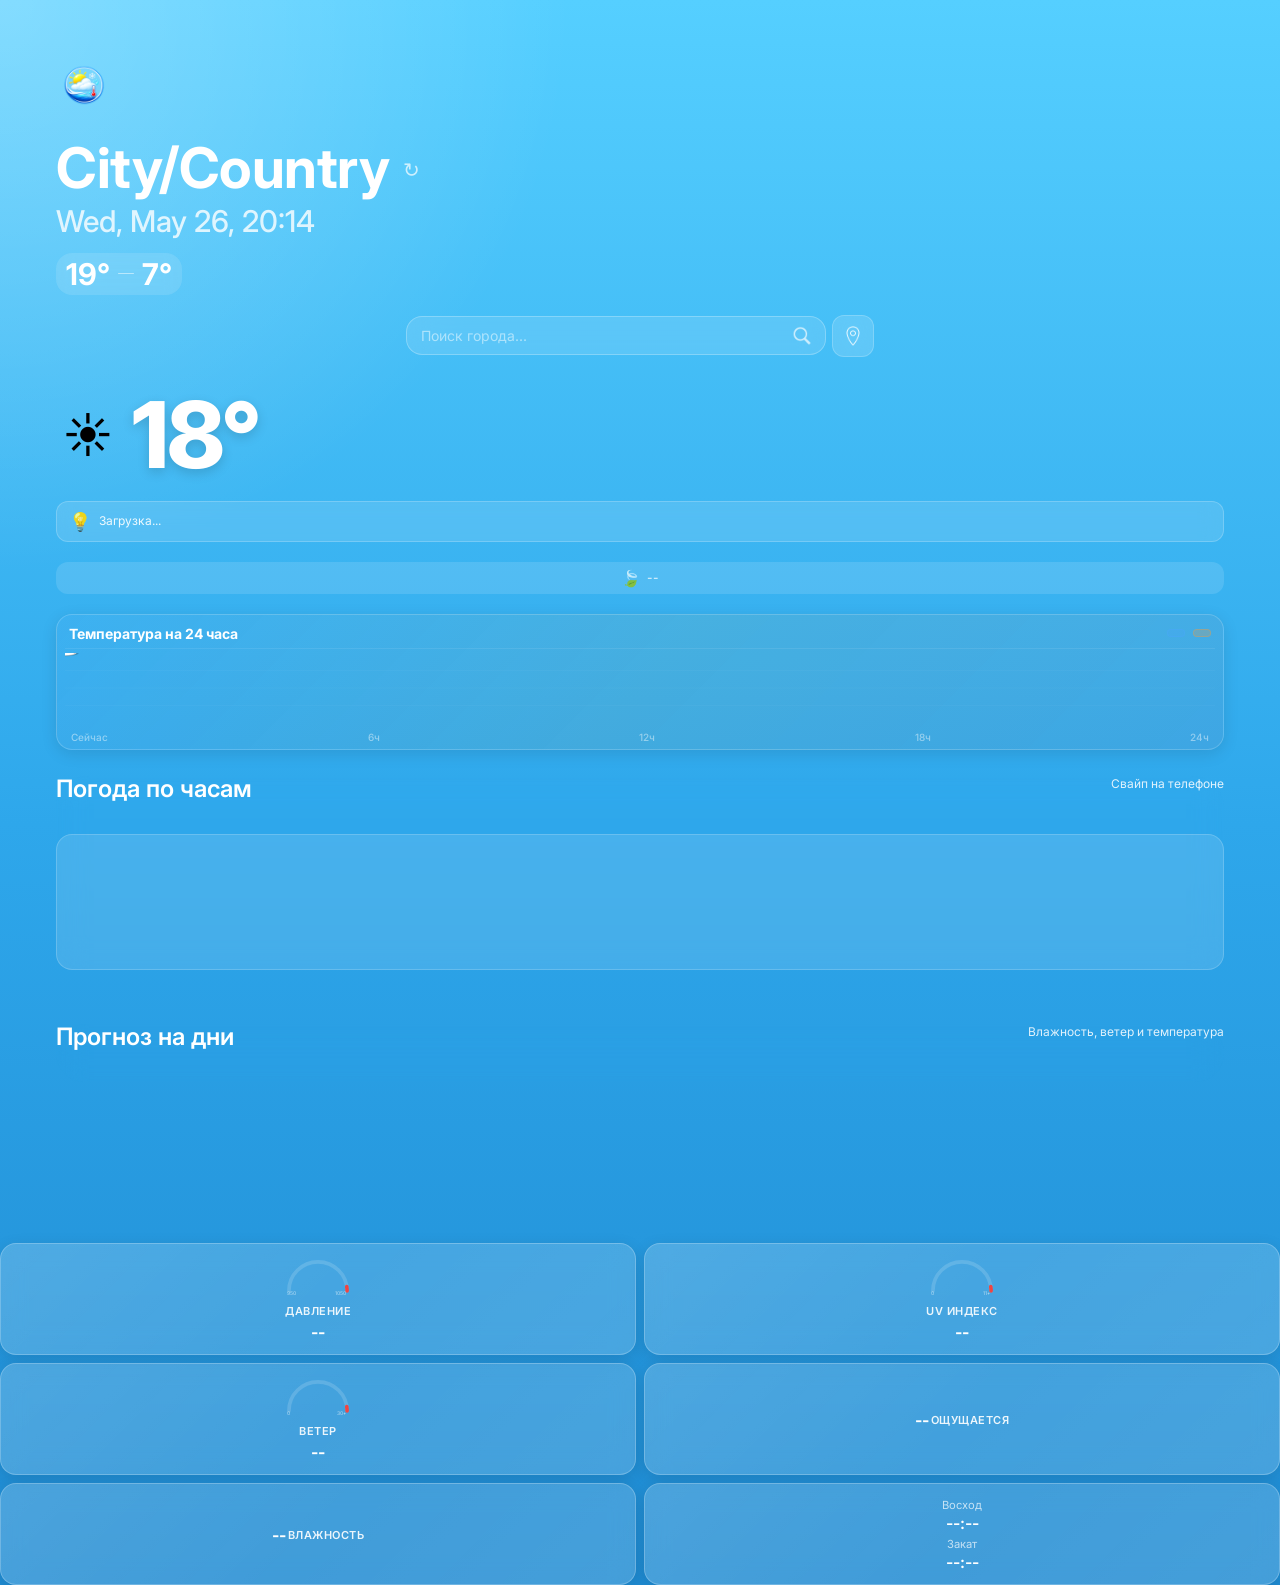
==== commit 2e4c6a7f: "push" ====
--- a/index.html
+++ b/index.html
@@ -165,170 +165,11 @@
           </div>
 
           <div class="current-temp">
-            <span class="current-weather-icon" aria-label="Текущая погода"
-              >☀️</span
-            >
+            <span class="current-weather-icon" aria-label="Текущая погода">☀️</span>
             <span class="current-temp-text">18°</span>
           </div>
 
-          <div
-            class="weather-highlights"
-            aria-label="Текущие погодные показатели"
-          >
-            <div class="highlight-card">
-              <span class="highlight-icon emoji-icon">⚖️</span>
-              <div class="highlight-scale">
-                <svg class="scale-semi" viewBox="0 0 100 55">
-                  <defs>
-                    <linearGradient
-                      id="gradient1"
-                      x1="0%"
-                      y1="0%"
-                      x2="100%"
-                      y2="0%"
-                    >
-                      <stop offset="0%" style="stop-color: #22c55e" />
-                      <stop offset="50%" style="stop-color: #eab308" />
-                      <stop offset="100%" style="stop-color: #ef4444" />
-                    </linearGradient>
-                  </defs>
-                  <path
-                    d="M10 48 A38 38 0 0 1 90 48"
-                    fill="none"
-                    stroke="rgba(255,255,255,0.15)"
-                    stroke-width="5"
-                    stroke-linecap="round"
-                  />
-                  <path
-                    class="scale-fill"
-                    data-pressure-fill
-                    d="M10 48 A38 38 0 0 1 90 48"
-                    fill="none"
-                    stroke="url(#gradient1)"
-                    stroke-width="5"
-                    stroke-linecap="round"
-                    stroke-dasharray="119.3"
-                    stroke-dashoffset="119.3"
-                  />
-                  <text x="8" y="54" fill="rgba(255,255,255,0.5)" font-size="7" font-weight="500">950</text>
-                  <text x="88" y="54" fill="rgba(255,255,255,0.5)" font-size="7" font-weight="500" text-anchor="end">1050</text>
-                </svg>
-              </div>
-              <div class="highlight-meta">
-                <span class="highlight-value" data-pressure>--</span>
-                <span class="highlight-label">Давление, гПа</span>
-              </div>
-            </div>
-            <div class="highlight-card">
-              <span class="highlight-icon emoji-icon">☀️</span>
-              <div class="highlight-scale">
-                <svg class="scale-semi" viewBox="0 0 100 55">
-                  <defs>
-                    <linearGradient
-                      id="gradient2"
-                      x1="0%"
-                      y1="0%"
-                      x2="100%"
-                      y2="0%"
-                    >
-                      <stop offset="0%" style="stop-color: #22c55e" />
-                      <stop offset="40%" style="stop-color: #eab308" />
-                      <stop offset="100%" style="stop-color: #ef4444" />
-                    </linearGradient>
-                  </defs>
-                  <path
-                    d="M10 48 A38 38 0 0 1 90 48"
-                    fill="none"
-                    stroke="rgba(255,255,255,0.15)"
-                    stroke-width="5"
-                    stroke-linecap="round"
-                  />
-                  <path
-                    class="scale-fill"
-                    data-uv-fill
-                    d="M10 48 A38 38 0 0 1 90 48"
-                    fill="none"
-                    stroke="url(#gradient2)"
-                    stroke-width="5"
-                    stroke-linecap="round"
-                    stroke-dasharray="119.3"
-                    stroke-dashoffset="119.3"
-                  />
-                  <text x="8" y="54" fill="rgba(255,255,255,0.5)" font-size="7" font-weight="500">0</text>
-                  <text x="88" y="54" fill="rgba(255,255,255,0.5)" font-size="7" font-weight="500" text-anchor="end">11+</text>
-                </svg>
-              </div>
-              <div class="highlight-meta">
-                <span class="highlight-value" data-uv>--</span>
-                <span class="highlight-label">UV индекс</span>
-              </div>
-            </div>
-            <div class="highlight-card">
-              <span class="highlight-icon emoji-icon">💨</span>
-              <div class="highlight-scale">
-                <svg class="scale-semi" viewBox="0 0 100 55">
-                  <defs>
-                    <linearGradient
-                      id="gradient3"
-                      x1="0%"
-                      y1="0%"
-                      x2="100%"
-                      y2="0%"
-                    >
-                      <stop offset="0%" style="stop-color: #22c55e" />
-                      <stop offset="40%" style="stop-color: #eab308" />
-                      <stop offset="100%" style="stop-color: #ef4444" />
-                    </linearGradient>
-                  </defs>
-                  <path
-                    d="M10 48 A38 38 0 0 1 90 48"
-                    fill="none"
-                    stroke="rgba(255,255,255,0.15)"
-                    stroke-width="5"
-                    stroke-linecap="round"
-                  />
-                  <path
-                    class="scale-fill"
-                    data-wind-fill
-                    d="M10 48 A38 38 0 0 1 90 48"
-                    fill="none"
-                    stroke="url(#gradient3)"
-                    stroke-width="5"
-                    stroke-linecap="round"
-                    stroke-dasharray="119.3"
-                    stroke-dashoffset="119.3"
-                  />
-                  <text x="8" y="54" fill="rgba(255,255,255,0.5)" font-size="7" font-weight="500">0</text>
-                  <text x="88" y="54" fill="rgba(255,255,255,0.5)" font-size="7" font-weight="500" text-anchor="end">30+</text>
-                </svg>
-              </div>
-              <div class="highlight-meta">
-                <span class="highlight-value" data-wind-direction>--</span>
-                <span class="highlight-label">Ветер, км/ч</span>
-              </div>
-            </div>
-            <div class="highlight-card highlight-card-compact">
-              <span class="highlight-icon emoji-icon">🌡️</span>
-              <div class="highlight-meta highlight-meta-center">
-                <span class="highlight-value" data-apparent-temp>--</span>
-                <span class="highlight-label">Ощущается</span>
-              </div>
-            </div>
-            <div class="highlight-card highlight-card-compact">
-              <span class="highlight-icon emoji-icon">💧</span>
-              <div class="highlight-meta highlight-meta-center">
-                <span class="highlight-value" data-humidity>--</span>
-                <span class="highlight-label">Влажность</span>
-              </div>
-            </div>
-            <div class="highlight-card highlight-card-compact">
-              <span class="highlight-icon emoji-icon">🌅</span>
-              <div class="highlight-meta highlight-meta-center">
-                <span class="highlight-value" data-sunrise>--:--</span>
-                <span class="highlight-label">Восход / <span data-sunset>--:--</span></span>
-              </div>
-            </div>
-          </div>
+          
 
           <div class="weather-tip" data-tip>
             <span class="tip-icon">💡</span>
@@ -342,7 +183,7 @@
 
           <div class="hourly-chart-wrapper">
             <div class="chart-header">
-              <span class="chart-title">🌡️ Температура на 24 часа</span>
+              <span class="chart-title">Температура на 24 часа</span>
               <span class="chart-values">
                 <span class="chart-min" data-chart-min></span>
                 <span class="chart-max" data-chart-max></span>
@@ -375,22 +216,9 @@
               <span class="time-label">18ч</span>
               <span class="time-label">24ч</span>
             </div>
-          </div>
-
-           <div class="decorative-chars">
-             <img
-               src="https://api.builder.io/api/v1/image/assets/TEMP/3cbf9a66e56956ed9cedc80b4f6b6429ad9a75d1?width=250"
-               alt=""
-               class="char-left"
-             />
-            <img
-              src="https://api.builder.io/api/v1/image/assets/TEMP/8c6c9b8a4ad647ceffd4774263f48bd9d1a81271?width=204"
-              alt=""
-              class="char-right"
-            />
-          </div>
-        </div>
-      </div>
+            </div>
+         </div>
+       </div>
 
       <div class="content-grid">
         <div class="hourly-panel">
@@ -450,7 +278,94 @@
         />
       </div>
     </div>
-
+    <div
+      class="weather-highlights"
+      aria-label="Текущие погодные показатели"
+    >
+      <div class="highlight-card">
+        <svg class="scale-semi" viewBox="0 0 100 55">
+          <defs>
+            <linearGradient id="gradient1" x1="0%" y1="0%" x2="100%" y2="0%">
+                <stop offset="0%" style="stop-color: #22c55e" />
+                <stop offset="50%" style="stop-color: #eab308" />
+                <stop offset="100%" style="stop-color: #ef4444" />
+              </linearGradient>
+          </defs>
+          <path d="M10 48 A38 38 0 0 1 90 48" fill="none" stroke="rgba(255,255,255,0.15)" stroke-width="5" stroke-linecap="round" />
+          <path class="scale-fill" data-pressure-fill d="M10 48 A38 38 0 0 1 90 48" fill="none" stroke="url(#gradient1)" stroke-width="5" stroke-linecap="round" stroke-dasharray="119.3" stroke-dashoffset="119.3" />
+          <text x="8" y="54" fill="rgba(255,255,255,0.5)" font-size="7" font-weight="500">950</text>
+          <text x="88" y="54" fill="rgba(255,255,255,0.5)" font-size="7" font-weight="500" text-anchor="end">1050</text>
+        </svg>
+        <div class="highlight-meta">
+          <span class="highlight-value" data-pressure>--</span>
+          <span class="highlight-label">Давление</span>
+        </div>
+      </div>
+      <div class="highlight-card">
+        <svg class="scale-semi" viewBox="0 0 100 55">
+          <defs>
+            <linearGradient id="gradient2" x1="0%" y1="0%" x2="100%" y2="0%">
+                <stop offset="0%" style="stop-color: #22c55e" />
+                <stop offset="40%" style="stop-color: #eab308" />
+                <stop offset="100%" style="stop-color: #ef4444" />
+              </linearGradient>
+          </defs>
+          <path d="M10 48 A38 38 0 0 1 90 48" fill="none" stroke="rgba(255,255,255,0.15)" stroke-width="5" stroke-linecap="round" />
+          <path class="scale-fill" data-uv-fill d="M10 48 A38 38 0 0 1 90 48" fill="none" stroke="url(#gradient2)" stroke-width="5" stroke-linecap="round" stroke-dasharray="119.3" stroke-dashoffset="119.3" />
+          <text x="8" y="54" fill="rgba(255,255,255,0.5)" font-size="7" font-weight="500">0</text>
+          <text x="88" y="54" fill="rgba(255,255,255,0.5)" font-size="7" font-weight="500" text-anchor="end">11+</text>
+        </svg>
+        <div class="highlight-meta">
+          <span class="highlight-value" data-uv>--</span>
+          <span class="highlight-label">UV индекс</span>
+        </div>
+      </div>
+      <div class="highlight-card">
+        <svg class="scale-semi" viewBox="0 0 100 55">
+          <defs>
+            <linearGradient id="gradient3" x1="0%" y1="0%" x2="100%" y2="0%">
+                <stop offset="0%" style="stop-color: #22c55e" />
+                <stop offset="40%" style="stop-color: #eab308" />
+                <stop offset="100%" style="stop-color: #ef4444" />
+              </linearGradient>
+          </defs>
+          <path d="M10 48 A38 38 0 0 1 90 48" fill="none" stroke="rgba(255,255,255,0.15)" stroke-width="5" stroke-linecap="round" />
+          <path class="scale-fill" data-wind-fill d="M10 48 A38 38 0 0 1 90 48" fill="none" stroke="url(#gradient3)" stroke-width="5" stroke-linecap="round" stroke-dasharray="119.3" stroke-dashoffset="119.3" />
+          <text x="8" y="54" fill="rgba(255,255,255,0.5)" font-size="7" font-weight="500">0</text>
+          <text x="88" y="54" fill="rgba(255,255,255,0.5)" font-size="7" font-weight="500" text-anchor="end">30+</text>
+        </svg>
+        <div class="highlight-meta">
+          <span class="highlight-value" data-wind-direction>--</span>
+          <span class="highlight-label">Ветер</span>
+        </div>
+      </div>
+      <div class="highlight-card highlight-card-compact">
+        <div class="highlight-meta highlight-meta-center">
+          <span class="highlight-value" data-apparent-temp>--</span>
+          <span class="highlight-label">Ощущается</span>
+        </div>
+      </div>
+      <div class="highlight-card highlight-card-compact">
+        <div class="highlight-meta highlight-meta-center">
+          <span class="highlight-value" data-humidity>--</span>
+          <span class="highlight-label">Влажность</span>
+        </div>
+      </div>
+        <div class="highlight-card highlight-card-compact">
+          <div class="highlight-meta" style="flex-direction:column; align-items:center; gap:4px; width:100%; text-align:center;">
+            <div style="display:flex; flex-direction:column; gap:1px; align-items:center;">
+              <span style="font-size:0.7em; color:rgba(255,255,255,0.7);">Восход</span>
+              <span class="highlight-value" data-sunrise style="font-weight:600; font-size:1em; color:#ffffff;">--:--</span>
+            </div>
+            <div style="display:flex; flex-direction:column; gap:1px; align-items:center;">
+              <span style="font-size:0.7em; color:rgba(255,255,255,0.7);">Закат</span>
+              <span data-sunset style="font-weight:600; font-size:1em; color:#ffffff;">--:--</span>
+            </div>
+          </div>
+        </div>
+    </div>
+    </div>
+    
     <script src="weather.js"></script>
-  </body>
-</html>
+   </body>
+ </html>
--- a/weather.css
+++ b/weather.css
@@ -450,13 +450,14 @@
 
 .container {
   width: 100%;
-  max-width: 420px;
-  margin: 0 auto;
-  padding: 20px 20px calc(20px + env(safe-area-inset-bottom, 0px));
+  max-width: 480px;
+  margin:0 auto;
+  padding: 16px 16px calc(24px + env(safe-area-inset-bottom, 0px));
   position: relative;
   min-height: 100vh;
   display: flex;
   flex-direction: column;
+  gap: 14px;
   overflow: hidden;
 }
 
@@ -464,6 +465,20 @@
 .content-grid {
   display: flex;
   flex-direction: column;
+  gap: 14px;
+}
+
+.hero-main {
+  display: flex;
+  flex-direction: column;
+  gap: 10px;
+}
+
+.hourly-panel,
+.daily-panel {
+  display: flex;
+  flex-direction: column;
+  gap: 8px;
 }
 
 .hero-main,
@@ -484,54 +499,12 @@
 }
 
 .day-particles {
-  position: absolute;
-  inset: 0;
-  pointer-events: none;
-  z-index: 0;
-  opacity: 0;
-  transition: opacity 0.5s ease;
-}
-
-body:not(.night-theme) .day-particles {
-  opacity: 1;
-}
-
-.particle {
-  position: absolute;
-  width: 6px;
-  height: 6px;
-  background: rgba(255, 255, 255, 0.6);
-  border-radius: 50%;
-  filter: blur(2px);
-  box-shadow: 0 0 8px rgba(255, 255, 255, 0.5);
-  animation: float-particle 8s ease-in-out infinite;
-}
-
-.p1 { top: 15%; left: 25%; animation-delay: 0s; }
-.p2 { top: 35%; left: 75%; animation-delay: 1.5s; }
-.p3 { top: 65%; left: 20%; animation-delay: 3s; }
-.p4 { top: 85%; left: 85%; animation-delay: 4.5s; }
-.p5 { top: 45%; left: 50%; animation-delay: 2s; }
-.p6 { top: 25%; left: 90%; animation-delay: 5s; }
-
-@keyframes float-particle {
-  0%, 100% { transform: translateY(0) scale(1); opacity: 0.4; }
-  50% { transform: translateY(-30px) scale(1.8); opacity: 0.9; }
-}
-
-body.night-theme .day-particles {
-  opacity: 0;
-}
-
-/* Sun rays (day, desktop only) */
+  display: none;
+}
+
+/* Sun rays disabled for performance */
 .sun-rays {
-  position: absolute;
-  inset: 0;
-  pointer-events: none;
-  z-index: 0;
-  overflow: hidden;
-  opacity: 1;
-  transition: opacity 0.5s ease;
+  display: none;
 }
 
 .day-bokeh {
@@ -611,14 +584,9 @@
 .ray-4 { --r: 12deg; }
 .ray-5 { --r: 20deg; }
 
-/* Night layer: moon + shooting stars */
+/* Night layer disabled for performance */
 .night-layer {
-  position: absolute;
-  inset: 0;
-  pointer-events: none;
-  z-index: 0;
-  opacity: 0;
-  transition: opacity 0.5s ease;
+  display: none;
 }
 
 body.night-theme .night-layer {
@@ -945,44 +913,51 @@
   display: flex;
   justify-content: space-between;
   align-items: flex-start;
-  margin-top: 15px;
-  margin-bottom: 20px;
+  gap: 12px;
+  margin-bottom: 8px;
 }
 
 .header-left h1 {
   color: white;
-  font-size: 32px;
-  font-weight: 400;
-  line-height: 1.2;
-  margin-bottom: 8px;
+  font-size: 26px;
+  font-weight: 700;
+  line-height: 1.1;
+  margin-bottom: 2px;
+  letter-spacing: -0.5px;
 }
 
 .header-left p {
-  color: white;
-  font-size: 23px;
-  font-weight: 400;
-  line-height: 1.2;
+  color: rgba(255, 255, 255, 0.8);
+  font-size: 14px;
+  font-weight: 500;
+  line-height: 1.3;
 }
 
 .header-right {
   display: flex;
   flex-direction: column;
   align-items: flex-end;
-  gap: 2px;
+  gap: 4px;
+  background: rgba(255, 255, 255, 0.12);
+  padding: 8px 12px;
+  border-radius: 16px;
+  backdrop-filter: blur(8px);
+  -webkit-backdrop-filter: blur(8px);
 }
 
 .temp-high,
 .temp-low {
   color: white;
-  font-size: 23px;
-  font-weight: 400;
-  line-height: 1.2;
+  font-size: 18px;
+  font-weight: 700;
+  line-height: 1;
 }
 
 .temp-divider {
-  width: 37px;
-  height: 1px;
-  background: white;
+  width: 24px;
+  height: 2px;
+  background: rgba(255, 255, 255, 0.5);
+  border-radius: 2px;
 }
 .logo-icon {
   margin-bottom: 12px;
@@ -998,44 +973,75 @@
 .current-temp {
   display: flex;
   align-items: center;
-  gap: 15px;
-  margin-bottom: 24px;
-}
-
-.current-temp-text {
-  color: white;
-  font-size: 56px;
-  font-weight: 800;
-  line-height: 1;
+  gap: 12px;
+  padding: 4px 0;
+  margin-bottom: 4px;
+}
+
+/* current-temp-text перенесен ниже, это определение удалено */
+
+@media (max-width: 480px) {
+  .current-temp-text {
+    font-size: 64px;
+  }
 }
 
 .weather-highlights {
   display: grid;
-  grid-template-columns: repeat(3, minmax(0, 1fr));
-  gap: 10px;
-  margin-bottom: 24px;
+  grid-template-columns: repeat(6, 1fr);
+  gap: 12px;
+}
+
+@media (max-width: 1200px) {
+  .weather-highlights {
+    grid-template-columns: repeat(3, 1fr);
+  }
+}
+
+@media (max-width: 767px) {
+  .weather-highlights {
+    grid-template-columns: repeat(2, 1fr);
+    gap: 10px;
+  }
+}
+
+@media (max-width: 480px) {
+  .weather-highlights {
+    grid-template-columns: repeat(2, 1fr);
+    gap: 8px;
+  }
+  
+  .highlight-card {
+    padding: 10px 8px;
+  }
+  
+  .highlight-value {
+    font-size: 14px;
+  }
+  
+  .highlight-label {
+    font-size: 10px;
+  }
+  
+  .highlight-icon {
+    width: 24px;
+    height: 24px;
+    font-size: 20px;
+  }
 }
 
 .highlight-card {
   display: flex;
-  flex-direction: row;
-  justify-content: center;
-  align-items: center;
-
-  gap: 10px;
-  padding: 16px 12px;
-  border-radius: 24px;
-  background: linear-gradient(
-    135deg,
-    rgba(255, 255, 255, 0.25),
-    rgba(255, 255, 255, 0.15),
-    rgba(255, 255, 255, 0.05)
-  );
-  border: 1px solid rgba(255, 255, 255, 0.3);
-  box-shadow:
-    0 8px 32px rgba(10, 84, 138, 0.2),
-    inset 0 1px 0 rgba(255, 255, 255, 0.3);
-  backdrop-filter: blur(10px);
+  flex-direction: column;
+  align-items: center;
+  gap: 6px;
+  padding: 12px 10px;
+  border-radius: 16px;
+  background: rgba(255, 255, 255, 0.15);
+  border: 1px solid rgba(255, 255, 255, 0.25);
+  box-shadow: 0 4px 16px rgba(0, 0, 0, 0.1);
+  backdrop-filter: blur(12px);
+  -webkit-backdrop-filter: blur(12px);
   transition: all 0.3s ease;
   position: relative;
   overflow: hidden;
@@ -1054,17 +1060,17 @@
   right: 0;
   bottom: 0;
   background: linear-gradient(
-    45deg,
-    transparent 30%,
-    rgba(255, 255, 255, 0.1) 50%,
-    transparent 70%
+    135deg,
+    rgba(255, 255, 255, 0.1) 0%,
+    transparent 50%,
+    rgba(255, 255, 255, 0.05) 100%
   );
-  opacity: 0;
-  transition: opacity 0.3s ease;
-}
-
-.highlight-card:hover::before {
-  opacity: 1;
+  opacity: 0.5;
+}
+
+.highlight-card:hover {
+  transform: translateY(-2px);
+  box-shadow: 0 12px 40px rgba(0, 0, 0, 0.15);
 }
 
 .highlight-icon {
@@ -1118,12 +1124,12 @@
 }
 
 .hourly-chart-wrapper {
-  padding: 10px 10px 6px;
-  margin-bottom: 14px;
-  border-radius: 18px;
+  padding: 8px 8px 4px;
+  margin-bottom: 10px;
+  border-radius: 16px;
   background: linear-gradient(135deg, rgba(100,180,255,0.12) 0%, rgba(255,170,50,0.08) 50%, rgba(255,100,80,0.06) 100%);
   border: 1px solid rgba(255, 255, 255, 0.18);
-  box-shadow: 0 4px 20px rgba(0, 0, 0, 0.1);
+  box-shadow: 0 4px 16px rgba(0, 0, 0, 0.1);
 }
 
 .chart-header {
@@ -1182,8 +1188,41 @@
   font-weight: 500;
 }
 
+/* Compact cards - center all content vertically and horizontally */
 .highlight-card-compact {
-  grid-column: span 1;
+  display: flex;
+  flex-direction: column;
+  align-items: center;
+  justify-content: center;
+  text-align: center;
+  padding: 6px 4px;
+  min-height: 70px;
+}
+
+.highlight-card-compact .highlight-meta {
+  display: flex;
+  flex-direction: column;
+  align-items: center;
+  justify-content: center;
+  text-align: center;
+  gap: 2px;
+  width: 100%;
+}
+
+.highlight-card-compact .highlight-meta > div {
+  display: flex;
+  flex-direction: column;
+  align-items: center;
+  justify-content: center;
+  gap: 1px;
+  width: 100%;
+}
+
+/* Sunrise/Sunset specific centering */
+.highlight-card-compact [data-sunrise],
+.highlight-card-compact [data-sunset] {
+  text-align: center;
+  width: 100%;
 }
 
 .highlight-meta-center {
@@ -1241,20 +1280,27 @@
 
 .search-input {
   width: 100%;
-  padding: 10px 44px 10px 16px;
-  font-size: 14px;
-  border: 1px solid rgba(255, 255, 255, 0.2);
-  border-radius: 12px;
-  background: rgba(255, 255, 255, 0.15);
-  backdrop-filter: blur(10px);
-  -webkit-backdrop-filter: blur(10px);
+  padding: 12px 44px 12px 16px;
+  font-size: 15px;
+  border: 1px solid rgba(255, 255, 255, 0.25);
+  border-radius: 16px;
+  background: rgba(255, 255, 255, 0.12);
+  backdrop-filter: blur(12px);
+  -webkit-backdrop-filter: blur(12px);
   color: #fff;
   outline: none;
   font-family: inherit;
+  transition: all 0.3s ease;
+}
+
+.search-input:focus {
+  background: rgba(255, 255, 255, 0.2);
+  border-color: rgba(255, 255, 255, 0.4);
+  box-shadow: 0 0 0 3px rgba(255, 255, 255, 0.1);
 }
 
 .search-input::placeholder {
-  color: rgba(255, 255, 255, 0.6);
+  color: rgba(255, 255, 255, 0.5);
 }
 
 .search-btn {
@@ -1341,16 +1387,16 @@
   display: flex;
   align-items: center;
   gap: 8px;
-  padding: 10px 14px;
-  margin-bottom: 12px;
-  border-radius: 16px;
+  padding: 8px 12px;
+  margin-bottom: 8px;
+  border-radius: 12px;
   background: rgba(255, 255, 255, 0.12);
   backdrop-filter: blur(10px);
   -webkit-backdrop-filter: blur(10px);
   border: 1px solid rgba(255, 255, 255, 0.2);
-  font-size: 13px;
+  font-size: 12px;
   color: rgba(255, 255, 255, 0.9);
-  line-height: 1.4;
+  line-height: 1.3;
 }
 
 .tip-icon {
@@ -1366,12 +1412,12 @@
   align-items: center;
   justify-content: center;
   gap: 6px;
-  padding: 8px 14px;
-  font-size: 13px;
-  border-radius: 14px;
+  padding: 6px 12px;
+  font-size: 12px;
+  border-radius: 12px;
   background: rgba(255, 255, 255, 0.12);
   color: rgba(255, 255, 255, 0.9);
-  margin-bottom: 12px;
+  margin-bottom: 8px;
 }
 
 .wind-cat-icon {
@@ -1380,9 +1426,17 @@
 
 .current-temp-text {
   color: white;
-  font-size: 72px;
+  font-size: 64px;
   font-weight: 800;
   line-height: 1;
+  letter-spacing: -2px;
+  text-shadow: 0 4px 12px rgba(0, 0, 0, 0.15);
+}
+
+@media (max-width: 480px) {
+  .current-temp-text {
+    font-size: 56px;
+  }
 }
 
 @media (max-width: 767px) {
@@ -1468,20 +1522,23 @@
 }
 
 .hourly-card {
-  background: white;
-  border-radius: 30px;
+  background: rgba(255, 255, 255, 0.12);
+  border-radius: 16px;
   overflow-x: auto;
   overflow-y: hidden;
-  padding: 10px 4px;
+  padding: 8px 6px;
   display: flex;
   align-items: stretch;
   gap: 0;
-  flex: 1;
+  flex:1;
   scroll-snap-type: x mandatory;
   scroll-behavior: smooth;
   -webkit-overflow-scrolling: touch;
   scrollbar-width: none;
-  min-height: 112px;
+  min-height: 80px;
+  border: 1px solid rgba(255, 255, 255, 0.18);
+  backdrop-filter: blur(10px);
+  -webkit-backdrop-filter: blur(10px);
 }
 
 .hourly-card::-webkit-scrollbar {
@@ -1489,13 +1546,13 @@
 }
 
 .hourly-item {
-  min-width: 72px;
+  min-width: 64px;
   display: flex;
   flex-direction: column;
   align-items: center;
   justify-content: center;
-  gap: 4px;
-  padding: 4px 4px;
+  gap: 3px;
+  padding: 2px 4px;
   border-right: 1px solid rgba(0, 0, 0, 0.08);
   flex-shrink: 0;
   scroll-snap-align: start;
@@ -1506,7 +1563,7 @@
 }
 
 .hourly-time {
-  color: black;
+  color: rgba(255, 255, 255, 0.9);
   font-size: 11px;
   line-height: 1.1;
   font-weight: 500;
@@ -1526,7 +1583,7 @@
 }
 
 .hourly-temp {
-  color: black;
+  color: rgba(255, 255, 255, 0.9);
   font-size: 17px;
   line-height: 1;
   font-weight: 600;
@@ -1537,8 +1594,8 @@
   display: flex;
   align-items: flex-end;
   justify-content: space-between;
-  gap: 6  px;
-  margin-bottom: 14px;
+  gap: 6px;
+  margin-bottom: 8px;
 }
 
 .section-heading h2 {
@@ -1584,21 +1641,16 @@
   max-width: 100%;
   display: flex;
   flex-direction: column;
-  align-items: flex-start;
-  justify-content: space-between;
-  gap: 10px;
-  padding: 12px 16px;
-  border-radius: 24px;
-  background:
-    radial-gradient(
-      circle at top right,
-      rgba(85, 207, 255, 0.18),
-      transparent 34%
-    ),
-    linear-gradient(180deg, #ffffff 0%, #eef8ff 100%);
-  border: 1px solid rgba(48, 137, 210, 0.14);
+  gap: 8px;
+  padding: 12px 14px;
+  border-radius: 16px;
+  background: rgba(255, 255, 255, 0.15);
+  border: 1px solid rgba(255, 255, 255, 0.25);
+  backdrop-filter: blur(12px);
+  -webkit-backdrop-filter: blur(12px);
   flex-shrink: 0;
   scroll-snap-align: start;
+  box-shadow: 0 4px 16px rgba(0, 0, 0, 0.1);
 }
 
 .daily-main {
@@ -1682,10 +1734,11 @@
   justify-content: center;
   font-size: 34px;
   line-height: 1;
+  color: white;
 }
 
 .daily-temp {
-  color: #111827;
+  color: #ffffff;
   font-size: 24px;
   text-align: left;
   width: auto;
@@ -1696,15 +1749,15 @@
 .daily-details {
   display: flex;
   flex-wrap: wrap;
-  gap: 10px;
+  gap: 8px;
   width: 100%;
 }
 
 .daily-humidity,
 .daily-wind {
-  min-width: 112px;
-  padding: 8px 10px;
-  border-radius: 14px;
+  min-width: 100px;
+  padding: 6px 8px;
+  border-radius: 12px;
   background: rgba(48, 137, 210, 0.08);
 }
 
@@ -1761,19 +1814,19 @@
 
 html.night-theme,
 body.night-theme {
-  background-color: #0f1c3d;
+  background-color: #0b1430;
   background:
     radial-gradient(
       circle at top left,
-      rgba(165, 190, 255, 0.18),
-      transparent 28%
+      rgba(165, 190, 255, 0.12),
+      transparent 30%
     ),
     radial-gradient(
       circle at 78% 12%,
-      rgba(255, 255, 255, 0.08),
-      transparent 18%
+      rgba(100, 140, 255, 0.08),
+      transparent 20%
     ),
-    linear-gradient(180deg, #0f1c3d 0%, #152956 40%, #0b1430 100%);
+    linear-gradient(180deg, #0b1430 0%, #111d3a 40%, #0a0f1e 100%);
 }
 
 body.night-theme .stars-layer {
@@ -1878,13 +1931,23 @@
 
 body.night-theme .hourly-panel,
 body.night-theme .daily-panel {
-  background: linear-gradient(
-    180deg,
-    rgba(22, 39, 82, 0.42),
-    rgba(8, 18, 44, 0.28)
-  );
-  border-color: rgba(152, 180, 255, 0.18);
-  box-shadow: 0 24px 50px rgba(4, 10, 28, 0.28);
+  background: rgba(22, 39, 82, 0.35);
+  border-color: rgba(152, 180, 255, 0.15);
+  box-shadow: 0 8px 32px rgba(4, 10, 28, 0.2);
+}
+
+body.night-theme .highlight-card {
+  background: rgba(30, 50, 90, 0.4);
+  border-color: rgba(165, 191, 255, 0.15);
+  box-shadow: 0 4px 16px rgba(3, 8, 24, 0.2);
+}
+
+body.night-theme .highlight-value {
+  color: #f4f7ff;
+}
+
+body.night-theme .highlight-label {
+  color: rgba(244, 247, 255, 0.7);
 }
 
 body.night-theme .header-left h1,
@@ -1982,11 +2045,209 @@
   }
 }
 
-@media (max-width: 480px) {
+@media (max-width: 767px) {
   html,
   body {
     overscroll-behavior-y: none;
   }
+
+  .container {
+    padding: 12px 12px calc(16px + env(safe-area-inset-bottom, 0px));
+    gap: 10px;
+  }
+
+  .hero-section,
+  .content-grid {
+    gap: 10px;
+  }
+
+  .hero-main {
+    gap: 8px;
+  }
+
+  .section-heading {
+    align-items: flex-start;
+    gap: 3px;
+    margin-bottom: 6px;
+  }
+
+  .section-heading h2 {
+    font-size: 18px;
+  }
+
+  .section-heading p {
+    font-size: 11px;
+  }
+
+  .header {
+    flex-direction: column;
+    gap: 8px;
+    margin-bottom: 4px;
+  }
+
+  .header-left h1 {
+    font-size: 22px;
+    margin-bottom: 1px;
+  }
+
+  .header-left p {
+    font-size: 13px;
+  }
+
+  .header-right {
+    flex-direction: row;
+    align-items: center;
+    gap: 6px;
+    padding: 4px 8px;
+  }
+
+  .temp-high,
+  .temp-low {
+    font-size: 15px;
+  }
+
+  .temp-divider {
+    width: 12px;
+    height: 1px;
+  }
+
+  .current-temp {
+    gap: 8px;
+    padding: 2px 0;
+    margin-bottom: 2px;
+  }
+
+  .current-temp-text {
+    font-size: 48px;
+  }
+
+  .weather-highlights {
+    grid-template-columns: repeat(2, 1fr);
+    gap: 6px;
+  }
+
+  .highlight-card {
+    padding: 8px 6px;
+    gap: 4px;
+  }
+
+  .highlight-value {
+    font-size: 14px;
+  }
+
+  .highlight-label {
+    font-size: 10px;
+  }
+
+  .hourly-slider,
+  .daily-slider {
+    gap: 0;
+  }
+
+  .hourly-nav,
+  .daily-nav {
+    display: none;
+  }
+
+  .hourly-card {
+    padding: 6px 4px;
+    min-height: 70px;
+    border-radius: 12px;
+  }
+
+  .hourly-item {
+    min-width: 56px;
+    gap: 2px;
+    padding: 2px 4px;
+  }
+
+  .hourly-time {
+    font-size: 9px;
+  }
+
+  .hourly-temp {
+    font-size: 14px;
+  }
+
+  .daily-card {
+    border-radius: 12px;
+  }
+
+  .daily-row {
+    gap: 6px;
+    padding: 8px 10px;
+    border-radius: 12px;
+  }
+
+  .daily-main {
+    gap: 8px;
+  }
+
+  .daily-day {
+    font-size: 16px;
+  }
+
+  .daily-date {
+    font-size: 11px;
+  }
+
+  .daily-weather {
+    width: 36px;
+    height: 36px;
+    font-size: 28px;
+  }
+
+  .daily-temp {
+    font-size: 20px;
+  }
+
+  .daily-details {
+    gap: 6px;
+  }
+
+  .daily-humidity,
+  .daily-wind {
+    min-width: 0;
+    flex: 1;
+    padding: 4px 8px;
+  }
+
+  .daily-humidity-text,
+  .daily-wind-text {
+    font-size: 10px;
+  }
+
+  .weather-tip {
+    padding: 6px 10px;
+    margin-bottom: 6px;
+    font-size: 11px;
+  }
+
+  .wind-category {
+    padding: 4px 10px;
+    margin-bottom: 6px;
+    font-size: 11px;
+  }
+
+  .hourly-chart-wrapper {
+    padding: 6px 6px 3px;
+    margin-bottom: 8px;
+  }
+
+  .search-row {
+    flex-direction: row;
+    gap: 6px;
+  }
+
+  .search-input {
+    padding: 8px 36px 8px 12px;
+    font-size: 13px;
+  }
+
+  .btn-geo {
+    padding: 8px;
+  }
+}
 
   body.night-theme::before {
     opacity: 1;
@@ -2011,14 +2272,23 @@
   }
 
   .container {
-    padding: 14px 14px calc(14px + env(safe-area-inset-bottom, 0px));
+    padding: 16px 12px calc(20px + env(safe-area-inset-bottom, 0px));
+    gap: 16px;
+  }
+
+  .hero-section,
+  .content-grid {
+    gap: 16px;
+  }
+
+  .hero-main {
+    gap: 12px;
   }
 
   .section-heading {
-    align-items: center;
-    flex-direction: column;
-    margin-bottom: 10px;
-  
+    align-items: flex-start;
+    gap: 4px;
+    margin-bottom: 8px;
   }
 
   .section-heading h2 {
@@ -2026,99 +2296,152 @@
   }
 
   .section-heading p {
+    font-size: 12px;
     text-align: left;
   }
 
+  .header {
+    flex-direction: column;
+    gap: 12px;
+  }
+
   .header-left h1 {
-    font-size: 26px;
-  }
-
-  .header-left p,
+    font-size: 24px;
+  }
+
+  .header-left p {
+    font-size: 14px;
+  }
+
+  .header-right {
+    flex-direction: row;
+    align-items: center;
+    gap: 8px;
+    padding: 6px 10px;
+  }
+
   .temp-high,
   .temp-low {
-    font-size: 18px;
+    font-size: 16px;
+  }
+
+  .temp-divider {
+    width: 16px;
+    height: 1px;
   }
 
   .current-temp-text {
-    font-size: 44px;
+    font-size: 56px;
   }
 
   .weather-highlights {
-    grid-template-columns: 1fr;
+    grid-template-columns: repeat(2, 1fr);
     gap: 8px;
-    margin-bottom: 18px;
   }
 
   .highlight-card {
-    padding: 10px 12px;
+    padding: 12px 10px;
   }
 
   .highlight-value {
     font-size: 16px;
   }
 
-  .hourly-slider {
+  .highlight-label {
+    font-size: 11px;
+  }
+
+  .hourly-slider,
+  .daily-slider {
     gap: 0;
   }
 
-  .hourly-nav {
-    display: none;
-  }
-
+  .hourly-nav,
   .daily-nav {
     display: none;
   }
 
   .hourly-card {
-    padding: 8px 4px;
+    padding: 10px 4px;
+    min-height: 90px;
+    border-radius: 16px;
   }
 
   .hourly-item {
-    min-width: 68px;
-    gap: 3px;
-    padding: 2px 6px;
+    min-width: 64px;
+    gap: 4px;
+    padding: 4px 6px;
+  }
+
+  .hourly-time {
+    font-size: 10px;
   }
 
   .hourly-temp {
-    font-size: 16px;
-  }
-
-  .daily-day {
-    width: auto;
-    font-size: 18px;
-  }
-
-  .daily-humidity {
-    gap: 4px;
-  }
-
-  .daily-humidity-text,
-  .daily-wind-text,
-  .daily-temp {
-    font-size: 12px;
-  }
-
-  .daily-weather {
-    margin: 0;
-    width: 38px;
-    height: 38px;
-    font-size: 28px;
+    font-size: 15px;
+  }
+
+  .daily-card {
+    border-radius: 16px;
   }
 
   .daily-row {
     min-width: 100%;
+    gap: 10px;
+    padding: 12px 14px;
+    border-radius: 16px;
+  }
+
+  .daily-main {
+    gap: 10px;
+  }
+
+  .daily-day {
+    font-size: 18px;
+  }
+
+  .daily-date {
+    font-size: 12px;
+  }
+
+  .daily-weather {
+    width: 40px;
+    height: 40px;
+    font-size: 30px;
+  }
+
+  .daily-temp {
+    font-size: 22px;
+  }
+
+  .daily-details {
     gap: 8px;
-    padding: 10px 12px;
-  }
-
-  .daily-temp {
-    font-size: 21px;
   }
 
   .daily-humidity,
   .daily-wind {
     min-width: 0;
-    width: 100%;
+    flex: 1;
+    padding: 6px 10px;
+  }
+
+  .daily-humidity-text,
+  .daily-wind-text {
+    font-size: 11px;
+  }
+
+  .search-row {
+    flex-direction: row;
+    gap: 6px;
+  }
+
+  .search-input {
+    padding: 10px 40px 10px 14px;
+    font-size: 14px;
+  }
+
+  .btn-geo {
+    padding: 10px;
   }
 }
 
@@ -2399,9 +2722,27 @@
     padding: 18px 20px;
   }
 
-  .daily-day {
-    width: auto;
-  }
+.daily-day {
+  color: #ffffff !important;
+  font-size: 20px;
+  font-weight: 700;
+  font-family:
+    "Average Sans",
+    -apple-system,
+    Roboto,
+    Helvetica,
+    sans-serif;
+  width: auto;
+  flex-shrink: 0;
+  white-space: nowrap;
+}
+
+.daily-date {
+  color: rgba(255, 255, 255, 0.6);
+  font-size: 14px;
+  line-height: 1.3;
+  font-weight: 500;
+}
 
   .daily-temp {
     width: 104px;
@@ -2425,3 +2766,114 @@
     transform: translateY(-4px);
   }
 }
+  50% {
+    transform: scale(1.05);
+  }
+}
+
+@keyframes icon-float {
+  0%, 100% {
+    transform: translateY(0);
+  }
+  50% {
+    transform: translateY(-4px);
+  }
+}
+
+/* Красивый слайдер с 6 погодными показателями */
+.weather-slider-container {
+  margin-bottom: 40px;
+  padding: 0 20px;
+  max-width: 1400px;
+  margin-left: auto;
+  margin-right: auto;
+}
+
+.section-heading h2 {
+  color: #ffffff;
+  font-size: 1.5em;
+  font-weight: 600;
+  margin-bottom: 16px;
+  text-align: center;
+}
+
+.weather-slider {
+  display: flex;
+  align-items: center;
+  gap: 12px;
+  position: relative;
+}
+
+.weather-card {
+  display: grid;
+  grid-template-columns: repeat(6, minmax(0, 1fr));
+  gap: 16px;
+  flex: 1;
+  overflow: hidden;
+}
+
+.weather-nav {
+  background: rgba(255, 255, 255, 0.2);
+  border: 1px solid rgba(255, 255, 255, 0.3);
+  border-radius: 50%;
+  width: 40px;
+  height: 40px;
+  display: flex;
+  align-items: center;
+  justify-content: center;
+  cursor: pointer;
+  font-size: 1.2em;
+  color: #ffffff;
+  transition: all 0.3s ease;
+  backdrop-filter: blur(10px);
+  flex-shrink: 0;
+}
+
+.weather-nav:hover {
+  background: rgba(255, 255, 255, 0.3);
+  transform: scale(1.1);
+}
+
+.weather-nav:active {
+  transform: scale(0.95);
+}
+
+/* Красивые карточки */
+.weather-card .highlight-card {
+  padding: 20px 16px;
+  border-radius: 28px;
+  transition: transform 0.3s ease, box-shadow 0.3s ease;
+}
+
+.weather-card .highlight-card:hover {
+  transform: translateY(-4px);
+  box-shadow: 0 12px 40px rgba(10, 84, 138, 0.3),
+              inset 0 1px 0 rgba(255, 255, 255, 0.4);
+}
+
+/* Мобильная версия - свайп */
+@media (max-width: 767px) {
+  .weather-card {
+    display: flex;
+    overflow-x: auto;
+    scroll-snap-type: x mandatory;
+    scrollbar-width: none;
+    -ms-overflow-style: none;
+    gap: 12px;
+    padding: 8px 0;
+  }
+  
+  .weather-card::-webkit-scrollbar {
+    display: none;
+  }
+  
+  .weather-card .highlight-card {
+    flex: 0 0 calc(33.333% - 8px);
+    scroll-snap-align: start;
+    min-width: calc(33.333% - 8px);
+  }
+  
+  .weather-nav {
+    display: none;
+  }
+}
